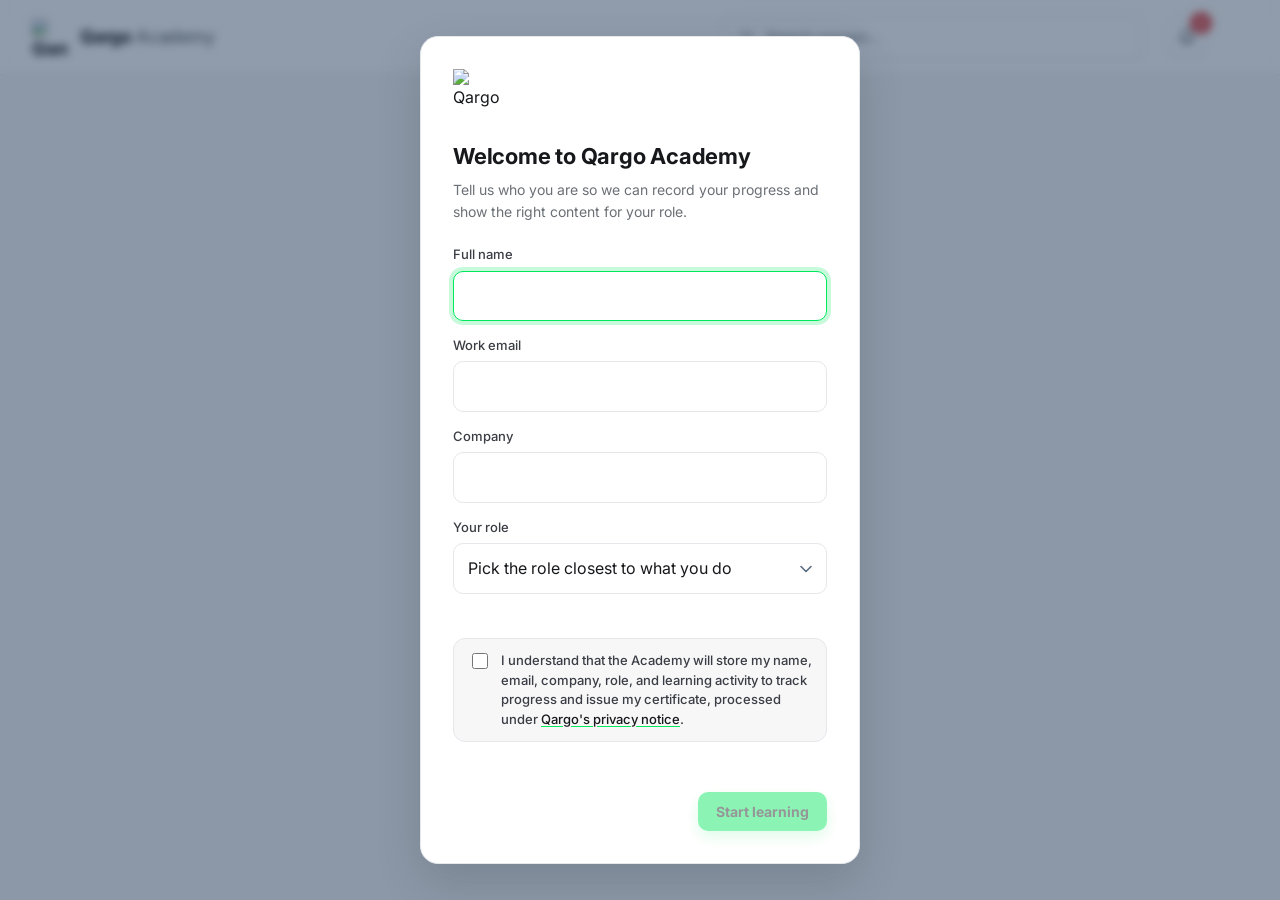
==== pwa/index.html @ a1246c11 "deploy: 06e311eb96ffa9d44c7037e569cc47bbfed090eb" ====
<!doctype html>
<html lang="en">
<head>
  <meta charset="utf-8" />
  <meta name="viewport" content="width=device-width,initial-scale=1" />
  <title>Qargo Academy</title>
  <link rel="preconnect" href="https://fonts.googleapis.com">
  <link rel="preconnect" href="https://fonts.gstatic.com" crossorigin>
  <link href="https://fonts.googleapis.com/css2?family=Inter:wght@400;500;600;700;800&display=swap" rel="stylesheet">
  <link rel="stylesheet" href="styles.css">
  <link rel="manifest" href="manifest.json">
  <meta name="theme-color" content="#00E85B">
  <meta name="apple-mobile-web-app-capable" content="yes">
  <meta name="apple-mobile-web-app-status-bar-style" content="default">
  <meta name="apple-mobile-web-app-title" content="Qargo Academy">
  <link rel="apple-touch-icon" href="https://app.qargo.com/assets/Qargo_Icon.png">
</head>
<body>
  <header>
    <a href="#/" class="brand">
      <span class="mark" aria-hidden="true">
        <img src="https://app.qargo.com/assets/Qargo_Icon.png" alt="Qargo" />
      </span>
      <span>Qargo <span class="sub">Academy</span></span>
    </a>
    <div class="crumbs" id="crumbs"></div>
    <div class="spacer"></div>
    <label class="search" id="search-wrap">
      <svg class="search-icon" viewBox="0 0 24 24" fill="none" stroke="currentColor" stroke-width="2" stroke-linecap="round" stroke-linejoin="round" aria-hidden="true"><circle cx="11" cy="11" r="7"></circle><path d="m21 21-4.3-4.3"></path></svg>
      <input id="course-search" type="search" placeholder="Search courses..." autocomplete="off" />
    </label>
    <button class="notif" id="notif-btn" type="button" title="Notifications" aria-label="Notifications" aria-haspopup="true" aria-expanded="false">
      <svg viewBox="0 0 24 24" fill="none" stroke="currentColor" stroke-width="2" stroke-linecap="round" stroke-linejoin="round" aria-hidden="true"><path d="M6 8a6 6 0 1 1 12 0c0 7 3 9 3 9H3s3-2 3-9"></path><path d="M10.3 21a1.94 1.94 0 0 0 3.4 0"></path></svg>
      <span class="notif-badge" id="notif-badge" hidden></span>
    </button>
    <div class="me" id="me"></div>
  </header>
  <main id="app"></main>

  <script src="app.js" defer></script>
  <script>if ('serviceWorker' in navigator) navigator.serviceWorker.register('sw.js');</script>
</body>
</html>
---- pwa/styles.css ----
:root {
  /* Qargo palette — dark grey chrome + bright Qargo green as the sole accent. */
  --brand-950: #0A0B0D;
  --brand-900: #17181B;   /* primary dark surface (sidebar, headings, brand mark) */
  --brand-800: #23252A;
  --brand-700: #3A3D44;   /* tertiary dark grey — small text, subtle labels */
  --brand-600: #00E85B;   /* QARGO GREEN — primary action, progress, accent */
  --brand-500: #00C44C;   /* darker green — button hover */
  --brand-100: #BDF8D0;   /* soft green chip bg */
  --brand-50:  #EBFDF1;   /* barely-there green tint */

  --ink-900: #17181B;
  --ink-700: #3A3D44;
  --ink-500: #6B7076;
  --ink-300: #A3A7AD;
  --ink-100: #DDE0E4;

  --surface:   #FFFFFF;
  --surface-2: #F7F7F8;
  --border:    #E5E7EB;

  --good:   #10B981;
  --bad:    #E04D4D;
  --yellow: #FFC43D;

  --radius: 14px;
  --radius-lg: 20px;

  /* Alias kept for back-compat — same as --brand-600. */
  --accent-lime: #00E85B;
  --accent-lime-soft: rgba(0, 232, 91, 0.20);

  --header-h: 68px;
  --shadow-sm: 0 1px 2px rgba(10,11,13,.04), 0 1px 1px rgba(10,11,13,.03);
  --shadow-md: 0 6px 18px rgba(10,11,13,.08);
  --shadow-lg: 0 18px 48px rgba(10,11,13,.14);
}
* { box-sizing: border-box; }
html, body { margin: 0; padding: 0; background: var(--surface-2); color: var(--ink-900); }
body {
  font-family: "Inter", -apple-system, BlinkMacSystemFont, "Segoe UI", system-ui, sans-serif;
  line-height: 1.55;
  min-height: 100vh;
  -webkit-font-smoothing: antialiased;
}
/* Links stay readable dark grey, with a Qargo-green underline on hover. */
a { color: var(--brand-900); text-decoration: none; }
a:hover {
  text-decoration: underline;
  text-decoration-color: var(--brand-600);
  text-decoration-thickness: 2px;
  text-underline-offset: 3px;
}

/* Header */
header {
  padding: 14px 32px;
  border-bottom: 1px solid var(--border);
  display: flex; align-items: center; gap: 24px;
  position: sticky; top: 0;
  background: rgba(255,255,255,.9);
  backdrop-filter: saturate(180%) blur(10px);
  z-index: 10;
}
header .brand {
  display: flex; align-items: center; gap: 12px;
  font-weight: 700; color: var(--brand-900);
  letter-spacing: -0.01em; font-size: 18px;
}
header .brand:hover { text-decoration: none; }
header .brand .mark {
  width: 36px; height: 36px; border-radius: 10px;
  background: transparent;
  display: grid; place-items: center;
}
header .brand .mark img {
  width: 36px; height: 36px;
  object-fit: contain;
  display: block;
}
header .brand .sub { color: var(--ink-500); font-weight: 500; }
header .spacer { flex: 1; }
header .crumbs { color: var(--ink-500); font-size: 14px; }
header .crumbs a { color: inherit; }

/* Center search bar */
header .search {
  flex: 0 1 420px;
  position: relative;
  display: flex; align-items: center;
}
header .search svg.search-icon {
  position: absolute; left: 16px; width: 16px; height: 16px;
  color: var(--ink-500);
  pointer-events: none;
}
header .search input {
  width: 100%;
  padding: 11px 16px 11px 42px;
  border: 1px solid var(--border);
  border-radius: 12px;
  background: var(--surface);
  font: inherit; font-size: 14px;
  color: var(--ink-900);
  outline: none;
  transition: border-color .15s, box-shadow .15s;
  box-shadow: var(--shadow-sm);
}
header .search input:focus {
  border-color: var(--brand-600);
  box-shadow: 0 0 0 4px rgba(0,232,91,.18);
}
header .search input::placeholder { color: var(--ink-500); }

/* Notification bell */
header .notif {
  position: relative;
  width: 40px; height: 40px;
  display: grid; place-items: center;
  border: 1px solid var(--border);
  border-radius: 12px;
  background: var(--surface);
  color: var(--ink-700);
  cursor: pointer;
  box-shadow: var(--shadow-sm);
}
header .notif svg { width: 18px; height: 18px; }
header .notif:hover { background: var(--surface-2); }
header .notif[aria-expanded="true"] {
  background: var(--surface-2);
  border-color: var(--brand-600);
}

/* Badge pulse: the green count badge breathes while there are unread
   items. The .has-unread class is added by renderNotificationsBadge.
   Pauses while the popover is open (aria-expanded="true") since the
   learner is already looking at the notifications. The scale lives on
   the badge, not the bell SVG, so the icon itself stays stable and the
   colour pill is what catches the eye. */
@keyframes notif-pulse {
  0%, 100% { transform: scale(1); }
  50%      { transform: scale(1.18); }
}
header .notif.has-unread .notif-badge {
  transform-origin: center;
  animation: notif-pulse 1.8s ease-in-out infinite;
}
header .notif.has-unread[aria-expanded="true"] .notif-badge {
  animation: none;
}
@media (prefers-reduced-motion: reduce) {
  header .notif.has-unread .notif-badge { animation: none; }
}
/* Real unread badge: shows the count, hidden when count is 0. Replaces
   the old decorative always-on dot so the indicator now means something. */
header .notif .notif-badge {
  position: absolute;
  top: -4px;
  right: -4px;
  min-width: 18px;
  height: 18px;
  padding: 0 5px;
  border-radius: 9px;
  background: #E04D4D;
  color: #fff;
  font-size: 11px;
  font-weight: 700;
  line-height: 18px;
  text-align: center;
  box-shadow: 0 0 0 2px var(--surface);
  pointer-events: none;
}
header .notif .notif-badge[hidden] { display: none; }

/* Radiating wave: a ring that grows out of the badge and fades, like a
   ping. Disabled while the popover is open and for reduced-motion. */
header .notif.has-unread .notif-badge::after {
  content: "";
  position: absolute;
  inset: 0;
  border-radius: inherit;
  box-shadow: 0 0 0 2px #E04D4D;
  animation: notif-wave 1.8s ease-out infinite;
  pointer-events: none;
}
header .notif.has-unread[aria-expanded="true"] .notif-badge::after { animation: none; }
@keyframes notif-wave {
  0%   { transform: scale(1);   opacity: 0.7; }
  100% { transform: scale(2.4); opacity: 0; }
}
@media (prefers-reduced-motion: reduce) {
  header .notif.has-unread .notif-badge::after { animation: none; }
}

/* Notifications popover. Anchored to the bell at render time via inline
   top/right values; styling here covers everything else. */
.notif-popover {
  position: fixed;
  width: 380px;
  max-width: calc(100vw - 32px);
  max-height: calc(100vh - 100px);
  display: flex;
  flex-direction: column;
  background: var(--surface);
  border: 1px solid var(--border);
  border-radius: 14px;
  box-shadow: var(--shadow-lg);
  z-index: 100;
  overflow: hidden;
  animation: notif-pop-in 0.15s ease-out;
}
@keyframes notif-pop-in {
  from { opacity: 0; transform: translateY(-4px); }
  to   { opacity: 1; transform: translateY(0); }
}
.notif-popover-header {
  display: flex;
  align-items: center;
  justify-content: space-between;
  padding: 14px 16px;
  border-bottom: 1px solid var(--border);
}
.notif-popover-header .title {
  font-weight: 700;
  font-size: 14px;
  color: var(--brand-900);
}
.notif-popover-header .link {
  background: none;
  border: none;
  color: var(--brand-900);
  font-size: 13px;
  font-weight: 500;
  cursor: pointer;
  padding: 0;
  text-decoration: underline;
  text-decoration-color: var(--brand-600);
  text-underline-offset: 3px;
}
.notif-popover-header .link[hidden] { display: none; }
.notif-popover-header .link:hover { color: var(--brand-600); }

.notif-list {
  overflow-y: auto;
  flex: 1;
}
.notif-empty {
  padding: 32px 16px;
  text-align: center;
  font-size: 13px;
  color: var(--ink-500);
}

/* One notification row. Three-column layout: category icon, body text,
   unread dot. Anchor and div variants share styling — anchor adds the
   click-to-navigate behaviour. */
.notif-item {
  display: grid;
  grid-template-columns: 36px 1fr 12px;
  gap: 12px;
  align-items: flex-start;
  padding: 14px 16px;
  border-bottom: 1px solid var(--border);
  text-decoration: none;
  color: inherit;
  cursor: pointer;
  transition: background 0.15s;
}
.notif-item:last-child { border-bottom: none; }
.notif-item:hover {
  background: var(--surface-2);
  text-decoration: none;
}
.notif-item.unread { background: rgba(0, 232, 91, 0.04); }
.notif-item.unread:hover { background: rgba(0, 232, 91, 0.07); }

/* Category icon. The colour accent is what makes the type recognisable
   at a glance without reading the label. */
.notif-icon {
  width: 36px;
  height: 36px;
  border-radius: 10px;
  display: grid;
  place-items: center;
  flex: none;
}
.notif-icon svg { width: 18px; height: 18px; }
.notif-item.cat-feature .notif-icon {
  background: var(--brand-50);
  color: var(--brand-600);
}
.notif-item.cat-academy .notif-icon {
  background: rgba(99, 102, 241, 0.10);
  color: rgb(79, 70, 229);
}
.notif-item.cat-general .notif-icon {
  background: var(--surface-2);
  color: var(--ink-500);
}

.notif-body { min-width: 0; }
.notif-meta {
  display: flex;
  align-items: center;
  gap: 6px;
  font-size: 11px;
  text-transform: uppercase;
  letter-spacing: 0.06em;
  color: var(--ink-500);
  margin-bottom: 4px;
}
.notif-meta .notif-cat { font-weight: 700; }
.notif-item.cat-feature .notif-cat { color: var(--brand-600); }
.notif-item.cat-academy .notif-cat { color: rgb(79, 70, 229); }
.notif-item.cat-general .notif-cat { color: var(--ink-500); }
.notif-meta .notif-dot { opacity: 0.6; }
.notif-meta .notif-time { text-transform: none; letter-spacing: 0; }

.notif-title {
  font-size: 14px;
  font-weight: 600;
  color: var(--brand-900);
  line-height: 1.35;
  margin-bottom: 4px;
}
.notif-message {
  font-size: 13px;
  color: var(--ink-700);
  line-height: 1.5;
}

/* Small dot in the right column for unread state. Lined up with the
   middle of the icon so it reads as a paired indicator. */
.notif-unread-dot {
  width: 8px;
  height: 8px;
  border-radius: 50%;
  background: var(--brand-600);
  margin-top: 14px;
}

@media (max-width: 640px) {
  .notif-popover {
    width: calc(100vw - 16px);
    right: 8px !important;
  }
}

main { max-width: 1200px; margin: 0 auto; padding: 40px 32px 80px; }
main.course-view { max-width: none; margin: 0; padding: 0; }
main.home-view { max-width: none; margin: 0; padding: 0 0 80px; }
main.home-view .home-content {
  max-width: 1200px; margin: 0 auto; padding: 48px 32px 0;
}
@media (max-width: 640px) {
  main.home-view .home-content { padding: 32px 20px 0; }
}
body.in-course header .search,
body.in-course header .notif { display: none; }

/* ------------------------------------------------------------------ */
/* Course view — Immersive newspaper feel                             */
/* Full-bleed main column, sidebar becomes a collapsible drawer       */
/* toggled from a floating pin at the bottom-left.                    */
/* ------------------------------------------------------------------ */
.course-layout {
  display: block;
  position: relative;
  min-height: calc(100vh - var(--header-h));
}
.course-sidebar {
  background: var(--brand-900);
  color: #fff;
  padding: 64px 28px 40px;
  position: fixed;
  top: var(--header-h);
  left: 0;
  width: 340px;
  height: calc(100vh - var(--header-h));
  overflow-y: auto;
  border-right: 1px solid #0A1E3A;
  transform: translateX(-100%);
  transition: transform .3s cubic-bezier(.4,0,.2,1);
  z-index: 45;
  box-shadow: 0 0 32px rgba(5,13,26,.2);
}
.course-sidebar[aria-hidden="false"] { transform: translateX(0); }
.course-sidebar-backdrop {
  position: fixed;
  inset: var(--header-h) 0 0 0;
  background: rgba(5,13,26,.45);
  opacity: 0;
  pointer-events: none;
  transition: opacity .3s;
  z-index: 40;
}
.course-sidebar-backdrop.visible { opacity: 1; pointer-events: auto; }
.course-sidebar-close {
  position: absolute;
  top: 16px; right: 16px;
  width: 34px; height: 34px;
  background: transparent; border: 0;
  color: rgba(255,255,255,.6);
  border-radius: 8px;
  cursor: pointer;
  display: flex; align-items: center; justify-content: center;
  transition: background .15s, color .15s;
}
.course-sidebar-close:hover { background: rgba(255,255,255,.1); color: #fff; }
.course-sidebar .back-link {
  color: rgba(255,255,255,.72);
  font-size: 13px;
  display: inline-flex; align-items: center; gap: 6px;
  margin-bottom: 24px;
}
.course-sidebar .back-link:hover { color: #fff; }
.course-sidebar .eyebrow {
  font-size: 11px; letter-spacing: .18em; text-transform: uppercase;
  color: rgba(255,255,255,.55); font-weight: 700;
  margin-bottom: 10px;
}
.course-sidebar .course-title {
  font-size: 22px; line-height: 1.2; font-weight: 700;
  color: #fff; margin: 0 0 18px; letter-spacing: -0.01em;
}
.course-sidebar .pct-row {
  display: flex; align-items: center; gap: 10px;
  font-size: 11px; letter-spacing: .14em; text-transform: uppercase;
  color: rgba(255,255,255,.7); font-weight: 700;
  margin: 0 0 10px;
}
.course-sidebar .pct-track {
  height: 4px; border-radius: 999px;
  background: rgba(255,255,255,.14);
  overflow: hidden;
  margin-bottom: 22px;
}
.course-sidebar .pct-fill {
  height: 100%; width: 0%;
  background: var(--accent-lime);
  transition: width .3s ease;
}

/* Numbered section list with vertical track */
.sections {
  list-style: none; padding: 0; margin: 0;
  position: relative;
}
.sections::before {
  content: "";
  position: absolute;
  left: 11px; top: 8px; bottom: 8px;
  width: 2px; background: rgba(255,255,255,.14);
}
.sections li {
  position: relative;
  padding: 10px 12px 10px 38px;
  border-radius: 10px;
  cursor: pointer;
  color: rgba(255,255,255,.78);
  font-size: 14px; line-height: 1.4;
  transition: background .15s, color .15s;
}
.sections li:hover { background: rgba(255,255,255,.06); color: #fff; }
.sections li .dot {
  position: absolute;
  left: 4px; top: 13px;
  width: 16px; height: 16px; border-radius: 50%;
  background: var(--brand-900);
  border: 2px solid rgba(255,255,255,.35);
  box-sizing: border-box;
  transition: border-color .2s, background .2s, box-shadow .2s;
}
.sections li.done .dot {
  background: var(--accent-lime);
  border-color: var(--accent-lime);
}
.sections li.current {
  background: rgba(255,255,255,.08);
  color: #fff;
}
.sections li.current .dot {
  border-color: var(--accent-lime);
  box-shadow: 0 0 0 4px var(--accent-lime-soft);
}
.sections li .status {
  display: block;
  font-size: 10px; letter-spacing: .14em; text-transform: uppercase;
  color: rgba(255,255,255,.45); margin-top: 2px; font-weight: 600;
}
.sections li.done .status    { color: var(--accent-lime); }
.sections li.current .status { color: rgba(255,255,255,.85); }

/* Main reading column — full-bleed, newspaper feel.
   Prose stays comfortable at ~780px; embed-heavy sections break out wider. */
.course-main {
  padding: 0;
  max-width: none;
  width: 100%;
  margin: 0;
}
.course-main .section-wrap {
  max-width: 780px;
  margin-left: auto;
  margin-right: auto;
  padding-left: 40px;
  padding-right: 40px;
}
.course-main .section-wrap.has-embed {
  max-width: 1080px;
}
@supports selector(:has(*)) {
  .course-main .section-wrap:has(.block.embed) { max-width: 1080px; }
}
/* Full-viewport immersive hero with backdrop image. */
.course-main .course-hero {
  position: relative;
  max-width: none;
  width: 100%;
  margin: 0;
  padding: 64px 40px 96px;
  min-height: calc(100vh - var(--header-h));
  display: flex;
  flex-direction: column;
  align-items: center;
  justify-content: center;
  text-align: center;
  color: #fff;
  overflow: hidden;
  border-bottom: 0;
  background:
    linear-gradient(180deg, rgba(5,13,26,.28) 0%, rgba(5,13,26,.78) 100%),
    url("https://transportmedia.be/wp-content/uploads/2024/06/Qargo-Team-1.jpg") center/cover no-repeat;
}
.course-main .course-hero .hero-inner {
  max-width: 820px;
  display: flex;
  flex-direction: column;
  align-items: center;
  gap: 18px;
}
.course-main .course-hero .meta {
  font-size: 12px; letter-spacing: .2em; text-transform: uppercase;
  color: var(--brand-600); font-weight: 700;
  margin-bottom: 0;
  display: inline-block;
}
.course-main .course-hero .meta::before { display: none; }
.course-main .course-hero h1 {
  font-size: 72px; line-height: 1.02; margin: 0;
  letter-spacing: -0.028em; font-weight: 800;
  color: #fff;
  text-shadow: 0 2px 24px rgba(0,0,0,.22);
}
.course-main .course-hero p {
  color: rgba(255,255,255,.92);
  font-size: 20px; line-height: 1.5;
  max-width: 620px; margin: 0;
  text-shadow: 0 1px 10px rgba(0,0,0,.2);
}
.course-main .course-hero .hero-start {
  position: absolute;
  bottom: 56px; left: 50%;
  transform: translateX(-50%);
  display: inline-flex; align-items: center; gap: 12px;
  background: var(--brand-600);
  color: var(--brand-900);
  padding: 16px 32px;
  border: 0; border-radius: 999px;
  font: inherit; font-weight: 700;
  font-size: 13px; letter-spacing: .16em;
  text-transform: uppercase;
  cursor: pointer;
  box-shadow: 0 14px 36px rgba(0,232,91,.38), 0 4px 16px rgba(5,13,26,.3);
  transition: transform .15s, box-shadow .15s, background .15s;
}
.course-main .course-hero .hero-start:hover {
  background: var(--brand-500);
  transform: translateX(-50%) translateY(-2px);
  box-shadow: 0 20px 44px rgba(0,232,91,.45), 0 6px 20px rgba(5,13,26,.35);
}
.course-main .course-hero .hero-start:active {
  transform: translateX(-50%) translateY(0);
}
.course-main .course-hero .hero-start svg {
  animation: hero-bob 1.8s ease-in-out infinite;
}
@keyframes hero-bob {
  0%, 100% { transform: translateY(0); }
  50%      { transform: translateY(3px); }
}

.section-wrap {
  scroll-margin-top: calc(var(--header-h) + 16px);
}
.course-main .section-wrap {
  padding-top: 96px;
  padding-bottom: 96px;
}
.course-main .section-wrap .section-label {
  font-size: 12px; letter-spacing: .18em; text-transform: uppercase;
  color: var(--brand-600); font-weight: 700;
  margin-bottom: 14px;
  display: inline-block;
}
.course-main .section-wrap .section-label::before { display: none; }
.course-main .section-wrap h2.section-title {
  margin: 0 0 48px;
  font-size: 52px; line-height: 1.05;
  color: var(--brand-900); font-weight: 800;
  letter-spacing: -0.025em;
}

/* Frameless article-style block inside course view.
   Specific interactive block types (summary, embed, quiz, accordion,
   flashcards, match) bring their own visual containment, so removing the
   outer card chrome doesn't make them look unstyled. */
.course-main .block > .kind { display: none; }
.course-main .block {
  background: transparent;
  border: 0;
  border-radius: 0;
  padding: 0;
  margin: 56px 0;
  box-shadow: none;
}
.course-main .block h3 {
  font-size: 32px;
  line-height: 1.15;
  margin: 0 0 20px;
  font-weight: 700;
  letter-spacing: -0.01em;
}
.course-main .block .prose {
  font-size: 18px;
  line-height: 1.75;
  color: var(--ink-700);
}
.course-main .block .prose .lead-p {
  font-size: 22px;
  line-height: 1.5;
  font-weight: 500;
  margin: 0 0 20px;
  color: var(--brand-900);
}
.course-main .block .prose p { margin: 18px 0; }

/* Re-add chrome for summary block (needs the gradient card) */
.course-main .block.summary-block {
  padding: 36px 40px;
  border: 1px solid var(--brand-600);
  border-radius: 18px;
  margin: 80px 0 64px;
  background: linear-gradient(180deg, var(--brand-50), var(--surface));
}
/* Accordion block: keep generous spacing but no outer shell */
.course-main .block.accordion-block { margin: 56px 0; }
/* Embed / quiz / match / flash: live happily without the outer card */

/* Full-width lesson-transition banner that bleeds past the prose column
   and acts as a scroll gate — next lesson is hidden until the button is
   clicked, so the natural end of one lesson's content IS this banner. */
.lesson-transition {
  width: 100%;
  padding: 72px 24px;
  background: #E4E9EF;
  border-top: 1px solid #CED5DD;
  border-bottom: 1px solid #CED5DD;
  opacity: 0;
  transform: translateY(32px);
  transition:
    opacity .7s cubic-bezier(.22,1,.36,1),
    transform .7s cubic-bezier(.22,1,.36,1);
}
.lesson-transition.in-view {
  opacity: 1;
  transform: translateY(0);
}
.lesson-transition button {
  display: block;
  max-width: 780px;
  margin: 0 auto;
  width: 100%;
  text-align: center;
  color: var(--ink-900);
  background: transparent;
  border: 0;
  padding: 0;
  font: inherit;
  font-size: 15px; font-weight: 800;
  letter-spacing: .16em; text-transform: uppercase;
  cursor: pointer;
  transition: transform .15s;
}
.lesson-transition button:hover { transform: translateY(-2px); }
.lesson-transition .arrow {
  display: inline-flex; vertical-align: middle;
  margin-right: 16px; color: var(--brand-600);
}
.lesson-transition .next-title {
  vertical-align: middle;
  color: var(--brand-600);
}
.lesson-transition.is-last {
  background: var(--brand-900);
  border: 0;
  padding: 80px 24px;
}
.lesson-transition.is-last .next-title {
  color: var(--brand-600);
}
.lesson-transition.is-last .arrow { color: var(--brand-600); }

/* Progressive reveal — lessons beyond the current one stay hidden so the
   learner has to click the lesson-transition button to advance. */
.section-wrap.is-locked,
.lesson-transition.is-locked {
  display: none;
}
/* Animate a freshly revealed section fading + sliding in. */
@keyframes lesson-reveal {
  from { opacity: 0; transform: translateY(48px); }
  to   { opacity: 1; transform: translateY(0); }
}
.section-wrap.just-revealed {
  animation: lesson-reveal .8s cubic-bezier(.22,1,.36,1) forwards;
}

/* Floating current-lesson pin — replaces the always-visible sidebar.
   Click to open the collapsible table of contents. */
.course-pin {
  position: fixed;
  left: 24px; bottom: 24px;
  display: flex; align-items: center; gap: 14px;
  background: var(--brand-900);
  color: #fff;
  padding: 14px 18px;
  border-radius: 14px;
  border: 0;
  text-align: left; cursor: pointer;
  max-width: min(360px, 68vw);
  z-index: 46;
  font: inherit;
  box-shadow: 0 18px 40px rgba(5,13,26,.3);
  transition: transform .15s, box-shadow .15s;
}
.course-pin {
  transition: transform .25s, opacity .25s, box-shadow .15s;
}
.course-pin:hover {
  transform: translateY(-2px);
  box-shadow: 0 24px 48px rgba(5,13,26,.36);
}
.course-pin.pin-hidden {
  opacity: 0;
  pointer-events: none;
  transform: translateY(20px);
}
.course-pin .pin-text { flex: 1; min-width: 0; }
.course-pin .pin-eyebrow {
  font-size: 10px; letter-spacing: .18em; text-transform: uppercase;
  color: var(--brand-600); font-weight: 700;
  margin-bottom: 3px;
}
.course-pin .pin-title {
  font-size: 14px; font-weight: 700; line-height: 1.3;
  color: #fff;
  display: -webkit-box;
  -webkit-line-clamp: 2;
  -webkit-box-orient: vertical;
  overflow: hidden;
}
.course-pin .pin-chev {
  flex: none;
  color: rgba(255,255,255,.55);
  transition: color .15s;
}
.course-pin:hover .pin-chev { color: #fff; }
.course-pin[aria-expanded="true"] { opacity: 0; pointer-events: none; }

/* Legacy .lesson-end (no longer rendered) — kept hidden as a safety net */
.lesson-end { display: none; }

/* Prev/Next navigation at the end of the course */
.course-nav {
  display: flex; justify-content: space-between; gap: 12px;
  margin-top: 36px; padding-top: 24px;
  border-top: 1px solid var(--border);
}
.course-nav a, .course-nav button {
  background: var(--surface);
  border: 1px solid var(--border);
  color: var(--ink-900);
  padding: 12px 18px; border-radius: 12px;
  font: inherit; font-weight: 600; cursor: pointer;
  text-decoration: none;
}
.course-nav a:hover, .course-nav button:hover {
  border-color: var(--brand-600); color: var(--brand-700);
}

@media (max-width: 900px) {
  .course-sidebar { width: 86vw; max-width: 340px; padding: 56px 20px 32px; }
  .sections li { padding: 8px 10px 8px 34px; }
  .course-main .section-wrap { padding-left: 22px; padding-right: 22px; }
  .course-main .course-hero { padding: 48px 22px 104px; }
  .course-main .course-hero h1 { font-size: 40px; }
  .course-main .course-hero p { font-size: 17px; }
  .course-main .course-hero .hero-start { bottom: 28px; padding: 13px 22px; font-size: 12px; }
  .course-main .section-wrap { padding-top: 64px; padding-bottom: 64px; }
  .course-main .section-wrap h2.section-title { font-size: 32px; margin-bottom: 32px; }
  .course-main .block h3 { font-size: 24px; }
  .course-main .block .prose { font-size: 16px; line-height: 1.7; }
  .course-main .block .prose .lead-p { font-size: 19px; }
  .course-main .block.summary-block { padding: 24px; }
  .lesson-transition { padding: 32px 20px; }
  .course-pin { left: 16px; bottom: 16px; max-width: calc(100vw - 32px); }
}

h1 {
  font-size: 34px; line-height: 1.15; margin: 0 0 8px;
  font-weight: 700; letter-spacing: -0.02em; color: var(--brand-900);
}
h2 { font-size: 22px; margin: 36px 0 14px; font-weight: 700; color: var(--brand-900); letter-spacing: -0.01em; }
p.lead { color: var(--ink-500); margin: 0 0 28px; font-size: 16px; max-width: 640px; }

/* Hero */
.hero {
  margin: 0 0 28px;
  padding: 56px 56px 52px;
  border-radius: 24px;
  background:
    radial-gradient(900px 280px at 90% -30%, rgba(0,232,91,.14), transparent 60%),
    linear-gradient(180deg, #ffffff 0%, #f4f5f6 100%);
  border: 1px solid var(--border);
  box-shadow: var(--shadow-sm);
}
.hero .eyebrow {
  display: inline-flex; align-items: center;
  font-size: 12px; text-transform: uppercase;
  letter-spacing: .14em; color: var(--brand-600); font-weight: 700;
  padding: 8px 16px; border-radius: 999px;
  background: var(--brand-900);
  margin-bottom: 22px;
}
.hero h1 {
  margin: 0 0 14px;
  font-size: 52px; line-height: 1.05;
  letter-spacing: -0.025em;
  font-weight: 800;
}
.hero p {
  color: var(--ink-700); font-size: 17px; max-width: 560px;
  margin: 0 0 28px;
}
.hero .cta-row { display: flex; gap: 12px; flex-wrap: wrap; }
.hero .btn {
  display: inline-flex; align-items: center; gap: 8px;
  font: inherit; font-size: 15px; font-weight: 700;
  padding: 14px 22px; border-radius: 14px;
  cursor: pointer; border: 1px solid transparent;
  text-decoration: none;
  transition: transform .05s, box-shadow .15s, background .15s, border-color .15s;
}
.hero .btn-primary {
  background: var(--brand-600);
  color: var(--brand-900);
  box-shadow: 0 8px 20px rgba(0,232,91,.32);
}
.hero .btn-primary:hover { background: var(--brand-500); text-decoration: none; }
.hero .btn-primary:active { transform: translateY(1px); }
.hero .btn-ghost {
  background: var(--surface);
  color: var(--brand-900);
  border-color: var(--border);
  box-shadow: var(--shadow-sm);
}
.hero .btn-ghost:hover { border-color: var(--brand-600); text-decoration: none; }

/* Home hero (full-bleed, photo backdrop) — used only on the catalog page */
.home-hero {
  position: relative;
  width: 100%;
  min-height: min(560px, 62vh);
  padding: 80px 32px 96px;
  display: flex; align-items: center;
  color: #fff;
  overflow: hidden;
  background:
    linear-gradient(180deg, rgba(5,13,26,.38) 0%, rgba(5,13,26,.78) 100%),
    url("https://www.qargo.com/u/2025/07/Qargo-tms-1-1.avif") center/cover no-repeat;
}
.home-hero-inner {
  max-width: 1200px; margin: 0 auto; width: 100%;
}
.home-hero .eyebrow {
  display: inline-flex; align-items: center;
  font-size: 12px; text-transform: uppercase;
  letter-spacing: .14em; color: var(--brand-600); font-weight: 700;
  padding: 8px 16px; border-radius: 999px;
  background: rgba(5,13,26,.72);
  backdrop-filter: blur(6px);
  margin-bottom: 22px;
}
.home-hero h1 {
  margin: 0 0 14px;
  font-size: 60px; line-height: 1.02;
  letter-spacing: -0.025em;
  font-weight: 800;
  color: #fff;
  text-shadow: 0 2px 24px rgba(0,0,0,.22);
  max-width: 780px;
}
.home-hero p {
  color: rgba(255,255,255,.92);
  font-size: 18px; line-height: 1.55;
  max-width: 620px;
  margin: 0 0 32px;
}
.home-hero .cta-row { display: flex; gap: 12px; flex-wrap: wrap; }
.home-hero .btn {
  display: inline-flex; align-items: center; gap: 8px;
  font: inherit; font-size: 15px; font-weight: 700;
  padding: 14px 24px; border-radius: 14px;
  cursor: pointer; border: 1px solid transparent;
  text-decoration: none;
  transition: transform .05s, box-shadow .15s, background .15s, border-color .15s, color .15s;
}
.home-hero .btn-primary {
  background: var(--brand-600);
  color: var(--brand-900);
  box-shadow: 0 10px 26px rgba(0,232,91,.38);
}
.home-hero .btn-primary:hover { background: var(--brand-500); text-decoration: none; }
.home-hero .btn-primary:active { transform: translateY(1px); }
.home-hero .btn-ghost {
  background: transparent;
  color: #fff;
  border-color: rgba(255,255,255,.6);
  box-shadow: none;
}
.home-hero .btn-ghost:hover {
  background: rgba(255,255,255,.12);
  border-color: #fff;
  text-decoration: none;
}
@media (max-width: 960px) {
  .home-hero { min-height: 440px; padding: 64px 28px 72px; }
  .home-hero h1 { font-size: 44px; }
  .home-hero p { font-size: 16px; }
}
@media (max-width: 640px) {
  .home-hero { min-height: 360px; padding: 48px 20px 56px; }
  .home-hero h1 { font-size: 34px; }
}

/* Stats cards */
.stats {
  display: grid; grid-template-columns: repeat(3, 1fr); gap: 18px;
  margin-bottom: 40px;
}
.stat-card {
  display: flex; align-items: center; gap: 16px;
  background: var(--surface);
  border: 1px solid var(--border);
  border-radius: 16px;
  padding: 20px 22px;
  box-shadow: var(--shadow-sm);
}
.stat-card .icon {
  width: 52px; height: 52px; border-radius: 12px;
  background: var(--brand-50);
  color: var(--brand-600);
  display: grid; place-items: center;
  flex-shrink: 0;
}
.stat-card .icon svg { width: 24px; height: 24px; }
.stat-card .num {
  font-size: 30px; font-weight: 800; color: var(--brand-900);
  line-height: 1; letter-spacing: -0.02em;
}
.stat-card .label {
  margin-top: 4px; font-size: 14px; color: var(--ink-500);
  font-weight: 500;
}
@media (max-width: 860px) {
  .stats { grid-template-columns: 1fr; }
}

/* Section header (title + subtitle + view all) */
.section-header {
  display: flex; align-items: flex-end; justify-content: space-between;
  gap: 16px; margin: 8px 0 18px;
}
.section-header .title { font-size: 26px; font-weight: 800; color: var(--brand-900); margin: 0 0 4px; letter-spacing: -0.02em; }
.section-header .sub { font-size: 14px; color: var(--ink-500); margin: 0; }
.section-header .sub .role-accent { color: var(--brand-600); font-weight: 700; }
.section-header .view-all {
  display: inline-flex; align-items: center; gap: 4px;
  padding: 8px 14px; border-radius: 10px;
  border: 1px solid var(--border);
  background: var(--surface);
  font: inherit; font-size: 13px; font-weight: 600;
  color: var(--brand-900);
  text-decoration: none;
  box-shadow: var(--shadow-sm);
}
.section-header .view-all:hover { border-color: var(--brand-600); text-decoration: none; }

/* Continue Learning */
.continue-card {
  display: flex; align-items: center; gap: 20px;
  background: var(--surface);
  border: 1px solid var(--border);
  border-radius: 16px;
  padding: 20px 24px;
  box-shadow: var(--shadow-sm);
  margin-bottom: 20px;
}
.continue-card .icon {
  width: 52px; height: 52px; border-radius: 12px;
  background: var(--brand-50); color: var(--brand-600);
  display: grid; place-items: center; flex-shrink: 0;
}
.continue-card .icon svg { width: 24px; height: 24px; }
.continue-card .body { flex: 1; min-width: 0; }
.continue-card .t { font-size: 17px; font-weight: 700; color: var(--brand-900); margin: 0 0 2px; }
.continue-card .d { font-size: 13px; color: var(--ink-500); margin: 0 0 10px; }
.continue-card .bar-row { display: flex; align-items: center; gap: 12px; }
.continue-card .bar {
  flex: 1; height: 8px; background: var(--ink-100);
  border-radius: 999px; overflow: hidden; max-width: 420px;
}
.continue-card .bar > span {
  display: block; height: 100%; background: var(--brand-600);
}
.continue-card .pct { font-size: 13px; font-weight: 700; color: var(--brand-900); }
.continue-card .resume {
  display: inline-flex; align-items: center; gap: 6px;
  background: var(--brand-900); color: var(--brand-600);
  border: 0; border-radius: 12px;
  padding: 12px 20px; font: inherit; font-weight: 700; font-size: 14px;
  cursor: pointer; text-decoration: none;
}
.continue-card .resume:hover { background: var(--brand-800); text-decoration: none; }

/* Home layout: main column (path, cert, grids) + sidebar (stats, badges,
   leaderboard). On desktop the layout is locked to the viewport height
   and each column scrolls independently — the hero and any banner above
   scroll out via the page first, then the two-pane area takes over. */
.home-layout {
  display: grid;
  grid-template-columns: minmax(0, 1fr) 340px;
  gap: 32px;
  align-items: stretch;
  height: calc(100vh - var(--header-h) - 24px);
}
.home-main,
.home-side {
  min-width: 0;
  height: 100%;
  overflow-y: auto;
  overscroll-behavior: contain;
  padding-right: 6px; /* breathing room for scrollbar */
}
.home-side {
  display: flex; flex-direction: column; gap: 18px;
}
/* Subtle scrollbar styling so the panes feel like quiet reading surfaces */
.home-main::-webkit-scrollbar,
.home-side::-webkit-scrollbar { width: 8px; }
.home-main::-webkit-scrollbar-thumb,
.home-side::-webkit-scrollbar-thumb {
  background: var(--ink-100);
  border-radius: 999px;
}
.home-main::-webkit-scrollbar-thumb:hover,
.home-side::-webkit-scrollbar-thumb:hover {
  background: var(--ink-300);
}
@media (max-width: 1080px) {
  .home-layout {
    grid-template-columns: 1fr;
    height: auto;
  }
  .home-main, .home-side {
    height: auto;
    overflow: visible;
    padding-right: 0;
  }
}

.side-block {
  background: var(--surface);
  border: 1px solid var(--border);
  border-radius: 14px;
  box-shadow: var(--shadow-sm);
  overflow: hidden;
  /* Inside the flex-column .home-side, prevent shrinking — let the column
     scroll instead of compressing card contents. */
  flex-shrink: 0;
}
.side-block-head {
  display: flex; align-items: center; justify-content: space-between;
  gap: 12px;
  width: 100%;
  padding: 12px 16px;
  background: transparent;
  border: 0; cursor: pointer;
  font: inherit; text-align: left;
  color: var(--brand-900);
}
.side-block-head:hover { background: var(--ink-50); }
.side-title {
  margin: 0; font-size: 13px; font-weight: 700; color: var(--brand-900);
  letter-spacing: -0.005em;
}
.side-block-chev {
  width: 18px; height: 18px; color: var(--ink-500);
  transition: transform .2s ease;
  flex-shrink: 0;
}
.side-block[data-collapsed="true"] .side-block-chev { transform: rotate(-90deg); }
.side-block-body {
  padding: 4px 16px 16px;
  transition: padding .2s ease, opacity .2s ease;
}
.side-block[data-collapsed="true"] .side-block-body {
  max-height: 0;
  padding-top: 0; padding-bottom: 0;
  opacity: 0;
  overflow: hidden;
}
.side-sub { margin: 0 0 10px; font-size: 12px; color: var(--ink-500); }

/* Compact learner-progress: inline row of three mini-stats */
.side-stats {
  list-style: none; padding: 0; margin: 0;
  display: grid; grid-template-columns: repeat(3, 1fr);
  gap: 10px;
}
.side-stats li {
  display: flex; flex-direction: column;
  gap: 4px;
  padding: 10px 8px;
  border-radius: 10px;
  background: var(--ink-50);
  text-align: center;
}
.side-stats .num {
  font-size: 20px; font-weight: 800; color: var(--brand-900);
  line-height: 1; letter-spacing: -0.02em;
}
.side-stats .label {
  font-size: 11px; color: var(--ink-500);
  line-height: 1.25;
}

.leaderboard { list-style: none; padding: 0; margin: 4px 0 0; display: flex; flex-direction: column; gap: 0; }
.leaderboard li {
  display: flex; align-items: center; gap: 10px;
  padding: 6px 8px; border-radius: 8px;
  font-size: 12.5px;
}
.leaderboard li .rank {
  width: 22px; text-align: center; font-weight: 800; color: var(--ink-500); font-size: 12px;
}
.leaderboard li:nth-child(1) .rank { color: var(--brand-600); }
.leaderboard li .who { display: flex; flex-direction: column; flex: 1; min-width: 0; }
.leaderboard li .nm {
  font-weight: 600; color: var(--brand-900);
  white-space: nowrap; overflow: hidden; text-overflow: ellipsis;
}
.leaderboard li .co {
  font-size: 11.5px; color: var(--ink-500);
  white-space: nowrap; overflow: hidden; text-overflow: ellipsis;
}
.leaderboard li .pts { font-weight: 700; color: var(--brand-900); font-size: 12.5px; }
.leaderboard li.is-you { background: var(--brand-50); }
.leaderboard li.is-you .nm { color: var(--brand-900); }
.you-chip {
  display: inline-block; margin-left: 6px;
  background: var(--brand-600); color: var(--brand-900);
  font-size: 10px; font-weight: 800; letter-spacing: .06em;
  padding: 2px 6px; border-radius: 999px; text-transform: uppercase;
}

/* Learning path card */
.path-card {
  background: var(--surface);
  border: 1px solid var(--border);
  border-radius: 20px;
  padding: 28px 28px 24px;
  box-shadow: var(--shadow-sm);
  margin-bottom: 24px;
}
.path-card-head { margin-bottom: 18px; }
.path-meta {
  display: flex; align-items: center; gap: 8px; flex-wrap: wrap;
  font-size: 13px; color: var(--ink-500); margin-bottom: 8px;
}
.path-code {
  font-size: 11px; letter-spacing: .1em; text-transform: uppercase;
  font-weight: 800; color: var(--brand-600);
}
.path-card h3 {
  margin: 0 0 6px; font-size: 24px; font-weight: 800; color: var(--brand-900);
  letter-spacing: -0.02em;
}
.path-card > .path-card-head p { margin: 0; color: var(--ink-500); font-size: 14.5px; }

.path-module-list {
  list-style: none; padding: 0; margin: 0 0 18px;
  display: flex; flex-direction: column; gap: 6px;
}
.path-step {
  display: grid;
  grid-template-columns: 52px 1fr auto;
  align-items: center;
  gap: 14px;
  padding: 12px 14px;
  border: 1px solid var(--border);
  border-radius: 12px;
  background: var(--surface-2);
}
.path-step .step-code {
  font-size: 12px; font-weight: 800; color: var(--brand-900);
  background: var(--surface); border: 1px solid var(--border);
  border-radius: 8px; padding: 4px 0; text-align: center;
  letter-spacing: .04em;
}
.path-step .step-title { font-size: 14.5px; font-weight: 600; color: var(--brand-900); }
.path-step .step-status { font-size: 12px; color: var(--ink-500); font-weight: 600; }
.path-step--active {
  border-color: var(--brand-600);
  background: var(--brand-50);
}
.path-step--active .step-status { color: var(--brand-600); }
.path-step--done .step-code {
  background: var(--brand-600); color: var(--brand-900); border-color: var(--brand-600);
}
.path-step--done .step-status { color: var(--good); }
.path-step--locked { opacity: .65; }
.path-step--locked .step-status { color: var(--ink-300); }

.path-card-foot {
  display: flex; align-items: center; gap: 18px; flex-wrap: wrap;
  border-top: 1px solid var(--border); padding-top: 18px;
}
.path-progress { flex: 1; min-width: 200px; }
.path-progress .bar {
  height: 8px; background: var(--surface-2); border-radius: 999px; overflow: hidden;
  border: 1px solid var(--border);
}
.path-progress .bar > span {
  display: block; height: 100%; background: var(--brand-600);
  transition: width .3s ease;
}
.path-progress .pct { font-size: 12.5px; font-weight: 700; color: var(--ink-500); margin-top: 6px; }
.path-card-foot .btn-primary {
  display: inline-flex; align-items: center; gap: 6px;
  background: var(--brand-600); color: var(--brand-900);
  padding: 12px 22px; border-radius: 12px; border: 0;
  font: inherit; font-weight: 700; font-size: 14px;
  text-decoration: none;
  box-shadow: 0 6px 16px rgba(0,232,91,.22);
}
.path-card-foot .btn-primary:hover { background: var(--brand-500); text-decoration: none; }

/* Empty-state block used inside .path-card when there are no modules to
   show yet (currently the Internal track until content is uploaded to KV).
   Kept generic so other tracks can reuse it later. */
.path-empty {
  display: flex; align-items: flex-start; gap: 16px;
  padding: 22px 20px;
  background: var(--surface-2);
  border: 1px dashed var(--border);
  border-radius: 14px;
  color: var(--ink-700);
}
.path-empty-icon {
  flex: 0 0 48px;
  width: 48px; height: 48px;
  display: grid; place-items: center;
  background: var(--surface);
  border: 1px solid var(--border);
  border-radius: 12px;
  color: var(--ink-500);
}
.path-empty strong {
  display: block;
  font-size: 15px; font-weight: 700; color: var(--brand-900);
  margin-bottom: 4px;
}
.path-empty p {
  margin: 0;
  font-size: 14px; color: var(--ink-500); line-height: 1.55;
}

/* Locked cards (specialised / extra-curricular) */
.card-locked {
  cursor: not-allowed;
  background: var(--surface);
  border-style: dashed;
  opacity: .78;
}
.card-locked:hover {
  transform: none;
  box-shadow: var(--shadow-sm);
  border-color: var(--border);
}
.card-locked .locked-badge {
  display: inline-block; align-self: flex-start;
  font-size: 11px; font-weight: 700; letter-spacing: .08em; text-transform: uppercase;
  background: var(--surface-2); color: var(--ink-500);
  padding: 4px 10px; border-radius: 999px; margin-bottom: 14px;
}
.card-locked h3 { margin: 0 0 8px; }
.card-locked p { margin: 0; }

.locked-panel {
  margin-top: 24px;
  padding: 22px;
  background: var(--surface);
  border: 1px dashed var(--border);
  border-radius: 16px;
  box-shadow: var(--shadow-sm);
}
.locked-panel strong { display: block; font-size: 15px; color: var(--brand-900); margin-bottom: 4px; }
.locked-panel p { margin: 0 0 14px; color: var(--ink-500); font-size: 14px; }

/* Catalog */
.grid {
  display: grid;
  grid-template-columns: repeat(auto-fill, minmax(300px, 1fr));
  gap: 20px;
  margin-bottom: 44px;
}
.card {
  background: var(--surface);
  border: 1px solid var(--border);
  border-radius: 18px;
  padding: 26px 26px 22px;
  cursor: pointer;
  transition: transform .15s ease, box-shadow .15s ease, border-color .15s ease;
  display: flex; flex-direction: column;
  color: inherit;
  box-shadow: var(--shadow-sm);
}
.card:hover {
  transform: translateY(-2px);
  box-shadow: var(--shadow-md);
  border-color: var(--brand-600);
  text-decoration: none;
}
.card .icon-tile {
  width: 52px; height: 52px; border-radius: 12px;
  background: var(--brand-50);
  color: var(--brand-600);
  display: grid; place-items: center;
  margin-bottom: 20px;
  font-size: 24px;
}
.card .icon-tile svg { width: 26px; height: 26px; }
.card h3 {
  margin: 0 0 8px; font-size: 19px; color: var(--brand-900);
  font-weight: 700; letter-spacing: -0.01em;
  display: flex; align-items: center; gap: 8px; flex-wrap: wrap;
}
.card p {
  margin: 0; color: var(--ink-500); font-size: 14px;
  line-height: 1.5;
}
.card .meta {
  margin: 20px 0 18px; font-size: 13px; color: var(--ink-500);
  display: flex; gap: 14px; align-items: center; justify-content: space-between;
}
.card .meta .dot-sep { color: var(--ink-300); }
.card .start-btn {
  margin-top: auto;
  display: block; width: 100%;
  text-align: center;
  background: var(--brand-600);
  color: var(--brand-900);
  padding: 13px 18px; border-radius: 12px;
  font: inherit; font-weight: 700; font-size: 14px;
  border: 0; cursor: pointer;
  text-decoration: none;
  box-shadow: 0 6px 16px rgba(0,232,91,.22);
  transition: background .15s, transform .05s;
}
.card .start-btn:hover { background: var(--brand-500); text-decoration: none; }
.card .start-btn:active { transform: translateY(1px); }

/* Block cards */
.block {
  background: var(--surface);
  border: 1px solid var(--border);
  border-radius: var(--radius);
  padding: 26px;
  margin: 16px 0;
  box-shadow: var(--shadow-sm);
}
.block .kind {
  display: inline-block;
  font-size: 11px; text-transform: uppercase; letter-spacing: .12em;
  padding: 4px 10px; border-radius: 999px;
  background: var(--brand-50); color: var(--brand-700); font-weight: 700;
  margin-bottom: 14px;
}
.block h3 { margin: 0 0 12px; font-size: 19px; color: var(--brand-900); font-weight: 700; }
.block .prose { color: var(--ink-700); font-size: 15px; }
.block .prose p { margin: 6px 0; }
.block .prose .lead-p {
  font-size: 17px;
  color: var(--brand-900);
  font-weight: 500;
  margin: 0 0 12px;
  line-height: 1.5;
}

/* Accordion */
.accordion-block .hint {
  font-size: 14px; color: var(--ink-500); margin: -4px 0 12px;
}
.accordion {
  display: grid; gap: 8px; margin-top: 4px;
}
.acc-row {
  background: var(--surface);
  border: 1px solid var(--border);
  border-radius: 10px;
  overflow: hidden;
  transition: border-color .15s, box-shadow .15s;
}
.acc-row.open {
  border-color: var(--brand-600);
  box-shadow: 0 0 0 3px var(--brand-50);
}
.acc-head {
  display: flex; align-items: center; justify-content: space-between;
  width: 100%;
  background: transparent;
  border: 0;
  padding: 14px 16px;
  font: inherit; font-weight: 600;
  color: var(--brand-900);
  text-align: left;
  cursor: pointer;
  gap: 12px;
}
.acc-head:hover { background: var(--brand-50); }
.acc-q { flex: 1; }
.acc-chev {
  flex: none;
  color: var(--brand-700);
  transition: transform .2s;
}
.acc-row.open .acc-chev { transform: rotate(180deg); }
.acc-body {
  padding: 0 16px 14px;
  color: var(--ink-700);
  font-size: 15px;
  border-top: 1px solid var(--border);
}
.acc-body p { margin: 10px 0 0; }

/* Summary */
.summary-block {
  background: linear-gradient(180deg, var(--brand-50), var(--surface));
  border-color: var(--brand-600);
}
.summary-block .kind {
  background: var(--brand-900);
  color: var(--brand-600);
}
.summary-points {
  margin: 8px 0 0;
  padding: 0;
  list-style: none;
  display: grid;
  gap: 8px;
}
.summary-points li {
  position: relative;
  padding: 8px 12px 8px 34px;
  color: var(--ink-900);
  font-size: 15px;
  line-height: 1.5;
  background: var(--surface);
  border-radius: 8px;
  border: 1px solid var(--border);
}
.summary-points li::before {
  content: "";
  position: absolute;
  left: 12px; top: 14px;
  width: 14px; height: 14px;
  border-radius: 50%;
  background: var(--brand-600);
  box-shadow: inset 0 0 0 3px var(--brand-900);
}

/* Lesson end */
.lesson-end {
  display: flex; justify-content: flex-end;
  margin: 8px 0 4px;
}
.lesson-continue {
  display: inline-flex; align-items: center; gap: 8px;
  background: var(--brand-600);
  color: var(--brand-900);
  padding: 11px 18px;
  border-radius: 10px;
  font-weight: 700;
  text-decoration: none;
  box-shadow: var(--shadow-sm);
  transition: background .15s, transform .1s;
}
.lesson-continue:hover { background: var(--brand-500); text-decoration: none; }
.lesson-continue:active { transform: translateY(1px); }
.lesson-continue.ghost {
  background: var(--surface);
  color: var(--brand-900);
  border: 1px solid var(--border);
}
.lesson-continue.ghost:hover { background: var(--brand-50); }

/* Embed (iframes — Storylane demos, virtual environments, etc.) */
.embed .frame {
  position: relative;
  width: 100%;
  border-radius: 12px;
  overflow: hidden;
  border: 1px solid var(--border);
  background: var(--brand-50);
  margin-top: 14px;
}
.embed .frame iframe {
  position: absolute; inset: 0;
  width: 100%; height: 100%;
  border: 0; display: block;
}
.embed .caption { margin-top: 10px; font-size: 13px; color: var(--ink-500); }
.embed .done-row {
  display: flex; gap: 10px; align-items: center;
  margin-top: 14px; flex-wrap: wrap;
}
.embed .done-btn {
  background: var(--brand-600); color: var(--brand-900);
  border: 0; border-radius: 10px;
  padding: 10px 16px; font: inherit; font-weight: 700;
  cursor: pointer;
}
.embed .done-btn:hover { background: var(--brand-500); }
.embed .done-btn:disabled { background: var(--good); color: #fff; cursor: default; }
.embed .open-new {
  font-size: 13px; color: var(--brand-700); text-decoration: none;
  border-bottom: 1px dashed var(--brand-600);
}

/* Quiz */
.quiz .quiz-question { font-size: 17px; color: var(--ink-900); margin: 0 0 16px; }
.quiz .options {
  display: flex; flex-direction: column; gap: 10px;
  margin: 0; padding: 0; border: 0;
}
.quiz .opt {
  display: flex; align-items: center; gap: 14px;
  text-align: left;
  background: var(--surface);
  border: 1.5px solid var(--border);
  color: var(--ink-900);
  padding: 14px 18px;
  border-radius: 12px;
  cursor: pointer;
  font: inherit; font-weight: 500;
  transition: border-color .15s, background .15s, box-shadow .15s;
}
.quiz .opt input[type="radio"] {
  position: absolute;
  width: 1px; height: 1px; padding: 0; margin: -1px;
  overflow: hidden; clip: rect(0,0,0,0);
  white-space: nowrap; border: 0;
}
.quiz .opt .radio-dot {
  width: 20px; height: 20px; flex-shrink: 0;
  border-radius: 999px;
  border: 2px solid var(--ink-300, #c9d0d8);
  background: var(--surface);
  position: relative;
  transition: border-color .15s, background .15s;
}
.quiz .opt .radio-dot::after {
  content: "";
  position: absolute; inset: 3px;
  border-radius: 999px;
  background: var(--brand-600);
  transform: scale(0);
  transition: transform .15s ease;
}
.quiz .opt .opt-text { flex: 1; min-width: 0; line-height: 1.45; }
.quiz .opt:hover:not(.locked) {
  border-color: var(--brand-600);
  background: var(--brand-50);
}
.quiz .opt:hover:not(.locked) .radio-dot { border-color: var(--brand-600); }
.quiz .opt.selected {
  border-color: var(--brand-600);
  background: var(--brand-50);
  box-shadow: 0 0 0 3px rgba(0,232,91,.12);
}
.quiz .opt.selected .radio-dot { border-color: var(--brand-600); }
.quiz .opt.selected .radio-dot::after { transform: scale(1); }
.quiz .opt.locked { cursor: default; }
.quiz .opt.correct {
  border-color: var(--good); background: rgba(16,185,129,.08);
  box-shadow: none;
}
.quiz .opt.correct .radio-dot { border-color: var(--good); }
.quiz .opt.correct .radio-dot::after { background: var(--good); transform: scale(1); }
.quiz .opt.wrong {
  border-color: var(--bad); background: rgba(224,77,77,.08);
  box-shadow: none;
}
.quiz .opt.wrong .radio-dot { border-color: var(--bad); }
.quiz .opt.wrong .radio-dot::after { background: var(--bad); transform: scale(1); }
.quiz .quiz-actions { margin-top: 18px; }
.quiz .submit-btn {
  display: inline-flex; align-items: center; gap: 8px;
  font: inherit; font-size: 14px; font-weight: 700;
  background: var(--brand-600); color: var(--brand-900);
  border: 0; border-radius: 12px;
  padding: 12px 22px;
  cursor: pointer;
  box-shadow: 0 8px 20px rgba(0,232,91,.28);
  transition: background .15s, transform .05s, box-shadow .15s, opacity .15s;
}
.quiz .submit-btn:hover:not(:disabled) { background: var(--brand-500); }
.quiz .submit-btn:active:not(:disabled) { transform: translateY(1px); }
.quiz .submit-btn:disabled {
  background: var(--ink-100, #e8ecf0);
  color: var(--ink-500);
  box-shadow: none;
  cursor: not-allowed;
  opacity: 0.7;
}
.quiz .feedback { margin-top: 14px; font-size: 15px; color: var(--ink-500); }
.quiz .feedback.good { color: var(--good); }
.quiz .feedback.bad  { color: var(--bad); }

/* Flashcards */
.flash { perspective: 1200px; }
.flash .deck { display: grid; gap: 14px; grid-template-columns: repeat(auto-fill, minmax(220px, 1fr)); margin-top: 14px; }
.flash .card-flip {
  position: relative; height: 150px; cursor: pointer;
  transform-style: preserve-3d;
  transition: transform .5s;
}
.flash .card-flip.flipped { transform: rotateY(180deg); }
.flash .face {
  position: absolute; inset: 0;
  background: var(--surface);
  border: 1px solid var(--border);
  border-radius: 12px;
  padding: 16px;
  display: flex; align-items: center; justify-content: center;
  text-align: center; backface-visibility: hidden;
  box-shadow: var(--shadow-sm); font-weight: 500;
}
.flash .face.front { color: var(--brand-900); }
.flash .back {
  transform: rotateY(180deg);
  background: var(--brand-900);
  color: var(--brand-600); border-color: transparent;
}
.flash .hint { font-size: 13px; color: var(--ink-500); margin-top: 4px; }

/* Match */
.match .lanes { display: grid; grid-template-columns: 1fr 1fr; gap: 24px; margin-top: 14px; }
.match h4 {
  margin: 0 0 10px; color: var(--ink-500);
  font-size: 12px; text-transform: uppercase; letter-spacing: .1em; font-weight: 700;
}
.match .pool, .match .targets { display: grid; gap: 10px; }
.match .chip {
  background: var(--surface);
  border: 1.5px solid var(--border);
  border-radius: 10px;
  padding: 11px 14px;
  cursor: grab; user-select: none;
  font-weight: 500; color: var(--brand-900);
  box-shadow: var(--shadow-sm);
}
.match .chip:active { cursor: grabbing; }
.match .chip.dragging { opacity: .4; }
.match .target {
  background: var(--surface-2);
  border: 1.5px dashed var(--ink-100);
  border-radius: 10px;
  padding: 11px 14px;
  min-height: 48px;
  display: flex; align-items: center; justify-content: space-between; gap: 10px;
  transition: border-color .15s, background .15s;
}
.match .target.over    { border-color: var(--brand-600); background: var(--brand-50); }
.match .target.correct { border-color: var(--good); border-style: solid; background: rgba(16,185,129,.05); }
.match .target.wrong   { border-color: var(--bad);  border-style: solid; background: rgba(224,77,77,.05); }
.match .target .label { color: var(--ink-700); font-size: 14px; }
.match .target .drop-slot { min-width: 120px; text-align: right; }
.match .actions { margin-top: 18px; display: flex; gap: 10px; }

/* Buttons */
button.primary {
  background: var(--brand-600);
  color: var(--brand-900); border: none;
  padding: 11px 18px; border-radius: 10px;
  cursor: pointer; font-weight: 700; font-size: 14px; font-family: inherit;
  transition: background .15s, transform .05s;
  box-shadow: 0 6px 14px rgba(0,232,91,.28);
}
button.primary:hover { background: var(--brand-500); }
button.primary:active { transform: translateY(1px); }
button.ghost {
  background: transparent; color: var(--brand-700);
  border: 1.5px solid var(--border);
  padding: 11px 18px; border-radius: 10px;
  cursor: pointer; font-weight: 600; font-size: 14px; font-family: inherit;
  transition: border-color .15s, background .15s;
}
button.ghost:hover { border-color: var(--brand-600); background: var(--brand-50); }

/* Progress */
.progress {
  height: 6px; background: var(--ink-100); border-radius: 999px; overflow: hidden;
  margin: 10px 0 28px;
}
.progress > span {
  display: block; height: 100%;
  background: var(--brand-600);
  transition: width .3s;
}

.back-link { color: var(--ink-500); font-size: 14px; }
.back-link:hover { color: var(--brand-900); }

/* Identity modal */
.modal-backdrop {
  position: fixed; inset: 0;
  background: rgba(11,37,69,.45);
  backdrop-filter: blur(4px);
  display: flex; align-items: safe center; justify-content: center;
  overflow-y: auto;
  padding: 24px 16px;
  z-index: 100;
}
.modal {
  background: var(--surface);
  border: 1px solid var(--border);
  border-radius: 18px;
  padding: 32px;
  width: min(440px, 92vw);
  margin: auto;
  box-shadow: var(--shadow-lg);
}
.modal .mark-lg {
  width: 52px; height: 52px; border-radius: 14px;
  display: grid; place-items: center;
  margin-bottom: 18px;
}
.modal .mark-lg img {
  width: 52px; height: 52px; object-fit: contain; display: block;
}
.modal h2 { margin: 0 0 6px; font-size: 22px; color: var(--brand-900); font-weight: 700; }
.modal p.lead { margin: 0 0 22px; font-size: 14px; color: var(--ink-500); max-width: none; }
.modal label { display: block; font-size: 13px; color: var(--ink-700); margin: 14px 0 6px; font-weight: 500; }
.modal input {
  width: 100%; padding: 12px 14px;
  background: var(--surface); border: 1.5px solid var(--border); border-radius: 10px;
  color: var(--ink-900); font: inherit; outline: none;
  transition: border-color .15s, box-shadow .15s;
}
.modal input:focus,
.modal select:focus {
  border-color: var(--brand-600);
  box-shadow: 0 0 0 4px rgba(0,232,91,.22);
}
.modal select {
  width: 100%; padding: 12px 14px;
  background: var(--surface); border: 1.5px solid var(--border); border-radius: 10px;
  color: var(--ink-900); font: inherit; outline: none;
  transition: border-color .15s, box-shadow .15s;
  appearance: none;
  background-image: url("data:image/svg+xml;utf8,<svg xmlns='http://www.w3.org/2000/svg' width='12' height='8' viewBox='0 0 12 8' fill='none'><path d='M1 1.5L6 6.5L11 1.5' stroke='%235A6B82' stroke-width='1.6' stroke-linecap='round' stroke-linejoin='round'/></svg>");
  background-repeat: no-repeat;
  background-position: right 14px center;
  padding-right: 40px;
}
.modal .role-hint {
  margin-top: 8px;
  font-size: 13px;
  color: var(--ink-500);
  min-height: 18px;
}
.modal .error { color: var(--bad); font-size: 13px; margin-top: 12px; min-height: 18px; }
.modal .actions { margin-top: 20px; display: flex; justify-content: flex-end; gap: 10px; }
.modal .actions .primary[disabled] {
  opacity: 0.45;
  cursor: not-allowed;
}

/* Consent row inside the identity modal. Lives between the form fields
   and the actions; checkbox unlocks the submit button. */
.modal .consent-row {
  margin-top: 18px;
  padding: 12px 14px;
  background: var(--surface-2);
  border: 1px solid var(--border);
  border-radius: 12px;
}
.modal .consent-label {
  display: flex;
  align-items: flex-start;
  gap: 10px;
  font-size: 13px;
  line-height: 1.5;
  color: var(--ink-700);
  cursor: pointer;
  margin: 0;
}
.modal .consent-label input[type="checkbox"] {
  flex: none;
  margin-top: 2px;
  width: 16px;
  height: 16px;
  accent-color: var(--brand-600);
  cursor: pointer;
}
.modal .consent-label a {
  color: var(--brand-900);
  text-decoration: underline;
  text-decoration-color: var(--brand-600);
  text-underline-offset: 2px;
}

/* Group headings inside catalog */
.group-label {
  display: flex; align-items: center; gap: 10px;
  margin: 32px 0 14px; color: var(--brand-900);
}
.group-label h2 { margin: 0; }
.group-label .tag {
  font-size: 11px; text-transform: uppercase; letter-spacing: .12em;
  background: var(--brand-50); color: var(--brand-700);
  padding: 4px 10px; border-radius: 999px; font-weight: 700;
}
.group-label .tag.neutral { background: var(--surface-2); color: var(--ink-500); }

/* Identity chip (header right) */
.me {
  display: flex; align-items: center; gap: 12px;
  padding-left: 16px; border-left: 1px solid var(--border);
}
.me .who { text-align: right; line-height: 1.2; }
.me .name { color: var(--brand-900); font-weight: 700; font-size: 14px; display: block; }
.me .role { color: var(--ink-500); font-size: 12px; display: block; margin-top: 2px; }
.me .avatar {
  width: 38px; height: 38px; border-radius: 50%;
  background: var(--brand-900);
  color: var(--brand-600);
  display: grid; place-items: center;
  font-weight: 700; font-size: 13px;
  letter-spacing: .03em;
  border: 2px solid var(--brand-600);
  cursor: pointer;
}
.me .avatar:hover { filter: brightness(1.08); }

/* Completion pill */
.card .done {
  color: var(--good); font-size: 11px; font-weight: 700;
  background: rgba(16,185,129,.1);
  padding: 3px 8px; border-radius: 999px;
  letter-spacing: .02em;
}
.card .star-pill {
  font-size: 11px; font-weight: 700; letter-spacing: .02em;
  background: var(--brand-900); color: var(--brand-600);
  padding: 3px 8px; border-radius: 999px;
}

/* Toast */
.toast {
  position: fixed; bottom: 28px; left: 50%; transform: translateX(-50%);
  background: var(--brand-900); color: #fff;
  padding: 12px 20px; border-radius: 12px;
  font-size: 14px; font-weight: 500; z-index: 200;
  opacity: 0; transition: opacity .2s;
  pointer-events: none;
  box-shadow: var(--shadow-lg);
}
.toast.show { opacity: 1; }

@media (max-width: 960px) {
  header .search { display: none; }
  .hero { padding: 40px 28px; }
  .hero h1 { font-size: 38px; }
}
@media (max-width: 640px) {
  main { padding: 24px 16px 60px; }
  .hero { padding: 28px 22px; }
  .hero h1 { font-size: 30px; }
  .hero p { font-size: 15px; }
  h1 { font-size: 28px; }
  .match .lanes { grid-template-columns: 1fr; }
  .me .who { display: none; }
  .continue-card { flex-wrap: wrap; }
  .continue-card .resume { margin-left: auto; }
}

/* =========================================================================
   NEW BLOCKS — image, carousel, fillblanks, process, timeline, milestone, tutor
   ========================================================================= */

/* Image */
.image-block .img-wrap {
  margin-top: 6px;
  border-radius: 12px;
  overflow: hidden;
  border: 1px solid var(--border);
  background: var(--surface-2);
}
.image-block .img-wrap img {
  display: block;
  width: 100%;
  height: auto;
  object-fit: cover;
}
.image-block .caption {
  margin: 12px 0 0;
  font-size: 14px;
  color: var(--ink-500);
  line-height: 1.5;
  font-style: italic;
}
.course-main .block.image-block .caption {
  font-size: 16px;
  font-style: normal;
  color: var(--ink-500);
  text-align: center;
  max-width: 720px;
  margin: 16px auto 0;
}

/* Carousel */
.carousel-block .car-frame {
  position: relative;
  margin-top: 6px;
  border-radius: 12px;
  overflow: hidden;
  border: 1px solid var(--border);
  background: var(--brand-900);
}
.carousel-block .car-track {
  display: flex;
  transition: transform .4s cubic-bezier(.4,0,.2,1);
}
.carousel-block .car-slide {
  flex: 0 0 100%;
  position: relative;
  aspect-ratio: 16 / 9;
  background: var(--brand-900);
}
.carousel-block .car-slide img {
  position: absolute; inset: 0;
  width: 100%; height: 100%;
  object-fit: cover;
  display: block;
}
.carousel-block .car-slide .car-cap {
  position: absolute;
  left: 0; right: 0; bottom: 0;
  padding: 16px 20px;
  background: linear-gradient(180deg, transparent, rgba(10,11,13,.85));
  color: #fff;
  font-size: 14px;
  line-height: 1.5;
}
.carousel-block .car-nav {
  position: absolute; top: 50%;
  width: 40px; height: 40px;
  transform: translateY(-50%);
  border: 0;
  border-radius: 999px;
  background: rgba(255,255,255,.92);
  color: var(--brand-900);
  display: grid; place-items: center;
  cursor: pointer;
  box-shadow: var(--shadow-md);
  transition: background .15s, opacity .15s;
}
.carousel-block .car-nav:hover { background: #fff; }
.carousel-block .car-nav[disabled] { opacity: .4; cursor: default; }
.carousel-block .car-nav.prev { left: 12px; }
.carousel-block .car-nav.next { right: 12px; }
.carousel-block .car-dots {
  display: flex; justify-content: center; gap: 8px;
  margin-top: 14px;
}
.carousel-block .car-dot {
  width: 8px; height: 8px;
  border-radius: 999px;
  background: var(--ink-100);
  border: 0;
  cursor: pointer;
  transition: background .15s, transform .15s;
  padding: 0;
}
.carousel-block .car-dot.active {
  background: var(--brand-600);
  transform: scale(1.4);
}
.carousel-block .car-progress {
  margin-top: 8px;
  font-size: 13px;
  color: var(--ink-500);
  text-align: center;
}

/* Fill-in-the-blanks */
.fillblanks-block .fill-text {
  font-size: 16px;
  line-height: 2.1;
  color: var(--ink-900);
  margin: 8px 0 0;
}
.course-main .block.fillblanks-block .fill-text {
  font-size: 19px;
  line-height: 2.2;
}
.fillblanks-block .blank {
  display: inline-block;
  min-width: 100px;
  padding: 4px 10px;
  margin: 0 2px;
  border: 0;
  border-bottom: 2px solid var(--brand-700);
  background: var(--brand-50);
  border-radius: 6px 6px 0 0;
  color: var(--brand-900);
  font: inherit;
  font-weight: 600;
  text-align: center;
  outline: none;
  transition: background .15s, border-color .15s;
}
.fillblanks-block .blank:focus {
  background: var(--surface);
  border-bottom-color: var(--brand-600);
  box-shadow: 0 4px 0 -2px var(--brand-50);
}
.fillblanks-block .blank.correct {
  background: rgba(16,185,129,.12);
  border-bottom-color: var(--good);
  color: var(--good);
}
.fillblanks-block .blank.wrong {
  background: rgba(224,77,77,.10);
  border-bottom-color: var(--bad);
  color: var(--bad);
}
.fillblanks-block .reveal {
  display: inline-block;
  margin-left: 6px;
  padding: 2px 8px;
  border-radius: 6px;
  background: rgba(16,185,129,.12);
  color: var(--good);
  font-size: 13px;
  font-weight: 600;
}
.fillblanks-block .fill-actions {
  display: flex; gap: 10px; align-items: center;
  margin-top: 18px; flex-wrap: wrap;
}
.fillblanks-block .fill-feedback {
  font-size: 14px;
  color: var(--ink-500);
}
.fillblanks-block .fill-feedback.good { color: var(--good); }
.fillblanks-block .fill-feedback.bad  { color: var(--bad); }

/* Process steps */
.process-block .steps {
  display: flex; flex-direction: column;
  gap: 10px;
  margin-top: 10px;
  position: relative;
}
.process-block .step {
  display: grid;
  grid-template-columns: 44px 1fr;
  gap: 16px;
  background: var(--surface);
  border: 1.5px solid var(--border);
  border-radius: 12px;
  padding: 16px 18px;
  cursor: pointer;
  transition: border-color .15s, box-shadow .15s;
  position: relative;
}
.process-block .step:hover { border-color: var(--brand-600); }
.process-block .step.open {
  border-color: var(--brand-600);
  box-shadow: 0 0 0 3px var(--brand-50);
}
.process-block .step:not(:last-child)::after {
  content: "";
  position: absolute;
  left: 39px;
  top: 100%;
  width: 2px; height: 10px;
  background: var(--ink-100);
}
.process-block .step.open:not(:last-child)::after {
  background: var(--brand-600);
}
.process-block .step-num {
  grid-row: 1 / span 2;
  width: 32px; height: 32px;
  border-radius: 999px;
  background: var(--brand-900);
  color: var(--brand-600);
  display: grid; place-items: center;
  font-weight: 700;
  font-size: 14px;
  align-self: start;
  margin-top: 2px;
}
.process-block .step.open .step-num {
  background: var(--brand-600);
  color: var(--brand-900);
}
.process-block .step-title {
  font-weight: 700;
  color: var(--brand-900);
  font-size: 16px;
  align-self: center;
}
.process-block .step-body {
  grid-column: 2;
  color: var(--ink-700);
  font-size: 15px;
  line-height: 1.6;
  max-height: 0;
  overflow: hidden;
  transition: max-height .25s ease, padding .25s ease;
}
.process-block .step.open .step-body {
  max-height: 400px;
  padding-top: 8px;
}
.process-block .step-toggle {
  grid-column: 2;
  display: flex; justify-content: flex-end;
  align-self: center;
  color: var(--ink-500);
  transition: transform .2s;
}
.process-block .step.open .step-toggle { transform: rotate(180deg); }

/* Timeline */
.timeline-block .tl {
  position: relative;
  margin-top: 14px;
  padding-left: 28px;
}
.timeline-block .tl::before {
  content: "";
  position: absolute;
  left: 7px; top: 6px; bottom: 6px;
  width: 2px;
  background: linear-gradient(180deg, var(--brand-600) 0%, var(--ink-100) 100%);
  border-radius: 2px;
}
.timeline-block .tl-event {
  position: relative;
  padding: 4px 0 22px;
  opacity: 0;
  transform: translateY(8px);
  transition: opacity .5s ease, transform .5s ease;
}
.timeline-block .tl-event.in { opacity: 1; transform: translateY(0); }
.timeline-block .tl-event::before {
  content: "";
  position: absolute;
  left: -28px;
  top: 8px;
  width: 16px; height: 16px;
  border-radius: 999px;
  background: var(--brand-600);
  box-shadow: 0 0 0 4px var(--surface), inset 0 0 0 3px var(--brand-900);
}
.timeline-block .tl-date {
  display: inline-block;
  font-size: 12px;
  font-weight: 700;
  letter-spacing: .08em;
  text-transform: uppercase;
  color: var(--brand-700);
  background: var(--brand-50);
  padding: 3px 10px;
  border-radius: 999px;
  margin-bottom: 6px;
}
.timeline-block .tl-title {
  margin: 0 0 4px;
  font-size: 17px;
  font-weight: 700;
  color: var(--brand-900);
}
.timeline-block .tl-body {
  margin: 0;
  color: var(--ink-700);
  font-size: 15px;
  line-height: 1.55;
}

/* Milestone celebration */
.milestone-block {
  background: linear-gradient(135deg, var(--brand-900) 0%, #1F252E 100%);
  border-color: var(--brand-900);
  color: #fff;
  text-align: center;
  padding: 40px 28px;
  position: relative;
  overflow: hidden;
}
.milestone-block .kind {
  background: var(--brand-600);
  color: var(--brand-900);
}
.milestone-block .ms-badge {
  display: grid; place-items: center;
  margin: 0 auto 18px;
  font-size: 76px;
  line-height: 1;
  animation: ms-pulse 2.4s ease-in-out infinite;
  filter: drop-shadow(0 10px 22px rgba(0,232,91,.35));
}
@keyframes ms-pulse {
  0%, 100% { transform: scale(1); }
  50%      { transform: scale(1.08); }
}
.milestone-block .ms-headline {
  margin: 0 0 8px;
  font-size: 26px;
  font-weight: 800;
  color: #fff;
  letter-spacing: -.01em;
}
.milestone-block .ms-sub {
  margin: 0 auto 22px;
  max-width: 520px;
  color: rgba(255,255,255,.72);
  font-size: 15px;
  line-height: 1.55;
}
.milestone-block .ms-cta {
  display: inline-flex; align-items: center; gap: 8px;
  background: var(--brand-600);
  color: var(--brand-900);
  border: 0;
  padding: 12px 22px;
  border-radius: 12px;
  font: inherit; font-weight: 700;
  cursor: pointer;
  box-shadow: 0 10px 24px rgba(0,232,91,.32);
  transition: background .15s, transform .05s;
}
.milestone-block .ms-cta:hover { background: var(--brand-500); }
.milestone-block .ms-cta:active { transform: translateY(1px); }
.milestone-block .ms-cta:disabled {
  background: var(--good); color: #fff; cursor: default; box-shadow: none;
}
.milestone-block .ms-confetti {
  position: absolute; inset: 0;
  pointer-events: none;
}

/* AI Tutor */
.tutor-block .tutor-head {
  display: flex; align-items: flex-start; gap: 12px;
  margin-bottom: 14px;
}
.tutor-block .tutor-avatar {
  width: 36px; height: 36px;
  border-radius: 999px;
  background: var(--brand-900);
  color: var(--brand-600);
  display: grid; place-items: center;
  font-weight: 800;
  font-size: 15px;
  flex: none;
}
.tutor-block .tutor-meta { flex: 1; }
.tutor-block .tutor-meta .tutor-name {
  font-weight: 700;
  color: var(--brand-900);
  font-size: 15px;
}
.tutor-block .tutor-meta .tutor-status {
  font-size: 12px;
  color: var(--ink-500);
}
.tutor-block .tutor-cog {
  background: transparent;
  border: 1px solid var(--border);
  border-radius: 8px;
  width: 32px; height: 32px;
  display: grid; place-items: center;
  cursor: pointer;
  color: var(--ink-500);
  transition: border-color .15s, color .15s;
}
.tutor-block .tutor-cog:hover { border-color: var(--brand-600); color: var(--brand-900); }
.tutor-block .tutor-key-form {
  background: var(--brand-50);
  border: 1px dashed var(--brand-600);
  border-radius: 10px;
  padding: 14px 16px;
  margin-bottom: 12px;
  font-size: 14px;
  color: var(--ink-700);
}
.tutor-block .tutor-key-form p { margin: 0 0 10px; }
.tutor-block .tutor-key-form input {
  width: 100%;
  padding: 10px 12px;
  border: 1.5px solid var(--border);
  border-radius: 8px;
  font: inherit;
  outline: none;
}
.tutor-block .tutor-key-form input:focus { border-color: var(--brand-600); }
.tutor-block .tutor-key-form .key-actions {
  display: flex; gap: 8px; margin-top: 10px;
}
.tutor-block .tutor-log {
  background: var(--surface-2);
  border: 1px solid var(--border);
  border-radius: 12px;
  padding: 14px;
  max-height: 360px;
  overflow-y: auto;
  display: flex; flex-direction: column; gap: 12px;
  margin-bottom: 14px;
}
.tutor-block .tutor-msg {
  max-width: 86%;
  padding: 10px 14px;
  border-radius: 12px;
  font-size: 14.5px;
  line-height: 1.55;
  white-space: pre-wrap;
  word-wrap: break-word;
}
.tutor-block .tutor-msg.user {
  align-self: flex-end;
  background: var(--brand-900);
  color: #fff;
  border-bottom-right-radius: 4px;
}
.tutor-block .tutor-msg.assistant {
  align-self: flex-start;
  background: var(--surface);
  color: var(--ink-900);
  border: 1px solid var(--border);
  border-bottom-left-radius: 4px;
}
.tutor-block .tutor-msg.system {
  align-self: center;
  background: transparent;
  color: var(--ink-500);
  font-size: 13px;
  font-style: italic;
  max-width: 100%;
}
.tutor-block .tutor-msg.error {
  align-self: stretch;
  background: rgba(224,77,77,.08);
  border: 1px solid rgba(224,77,77,.28);
  color: var(--bad);
  font-size: 13px;
}
.tutor-block .tutor-typing {
  align-self: flex-start;
  display: inline-flex; gap: 4px;
  padding: 12px 14px;
  background: var(--surface);
  border: 1px solid var(--border);
  border-radius: 12px;
}
.tutor-block .tutor-typing span {
  width: 6px; height: 6px;
  border-radius: 999px;
  background: var(--ink-300);
  animation: tutor-bounce 1s infinite ease-in-out;
}
.tutor-block .tutor-typing span:nth-child(2) { animation-delay: .15s; }
.tutor-block .tutor-typing span:nth-child(3) { animation-delay: .3s; }
@keyframes tutor-bounce {
  0%, 100% { transform: translateY(0); opacity: .5; }
  50%      { transform: translateY(-4px); opacity: 1; }
}
.tutor-block .tutor-input {
  display: flex; gap: 10px;
}
.tutor-block .tutor-input textarea {
  flex: 1;
  resize: none;
  min-height: 44px;
  max-height: 140px;
  padding: 11px 14px;
  border: 1.5px solid var(--border);
  border-radius: 10px;
  font: inherit;
  font-size: 14.5px;
  line-height: 1.5;
  outline: none;
  transition: border-color .15s;
}
.tutor-block .tutor-input textarea:focus { border-color: var(--brand-600); }
.tutor-block .tutor-send {
  background: var(--brand-600);
  color: var(--brand-900);
  border: 0;
  border-radius: 10px;
  padding: 0 18px;
  font: inherit; font-weight: 700;
  cursor: pointer;
  transition: background .15s;
}
.tutor-block .tutor-send:hover:not(:disabled) { background: var(--brand-500); }
.tutor-block .tutor-send:disabled {
  background: var(--ink-100); color: var(--ink-500); cursor: not-allowed;
}
.tutor-block .tutor-suggest {
  display: flex; flex-wrap: wrap; gap: 8px;
  margin-bottom: 12px;
}
.tutor-block .tutor-chip {
  background: var(--surface);
  border: 1px solid var(--border);
  border-radius: 999px;
  padding: 6px 12px;
  font-size: 13px;
  color: var(--brand-900);
  cursor: pointer;
  transition: border-color .15s, background .15s;
}
.tutor-block .tutor-chip:hover { border-color: var(--brand-600); background: var(--brand-50); }

/* Block library demo page */
main.blocks-view { max-width: 920px; }
.blocks-view .blocks-hero {
  padding: 32px 0 8px;
  border-bottom: 1px solid var(--border);
  margin-bottom: 28px;
}
.blocks-view .blocks-hero .eyebrow {
  font-size: 12px;
  letter-spacing: .12em;
  text-transform: uppercase;
  color: var(--brand-700);
  font-weight: 700;
  margin-bottom: 8px;
}
.blocks-view .blocks-hero h1 {
  margin: 0 0 6px;
  font-size: 32px;
  letter-spacing: -.01em;
}
.blocks-view .blocks-hero p {
  margin: 0 0 18px;
  color: var(--ink-500);
  font-size: 16px;
  max-width: 640px;
}
.blocks-view .blocks-toc {
  display: flex; flex-wrap: wrap; gap: 6px;
  margin-bottom: 18px;
}
.blocks-view .blocks-toc a {
  font-size: 12px;
  padding: 4px 10px;
  border-radius: 999px;
  background: var(--surface);
  border: 1px solid var(--border);
  color: var(--brand-900);
}
.blocks-view .blocks-toc a:hover {
  border-color: var(--brand-600);
  text-decoration: none;
}
.blocks-view .block-demo {
  margin: 32px 0;
  scroll-margin-top: 90px;
}
.blocks-view .block-demo h2 {
  margin: 0 0 4px;
  font-size: 22px;
  color: var(--brand-900);
  display: flex;
  align-items: center;
  gap: 14px;
}
.blocks-view .block-demo h2 .demo-num {
  flex: none;
  width: 36px; height: 36px;
  border-radius: 999px;
  background: var(--brand-900);
  color: var(--brand-600);
  font-size: 15px;
  font-weight: 800;
  display: grid; place-items: center;
  letter-spacing: 0;
}
.blocks-view .block-demo .demo-desc {
  margin: 0 0 14px;
  color: var(--ink-500);
  font-size: 15px;
  line-height: 1.55;
}
.blocks-view .block-demo .demo-meta {
  display: inline-block;
  font-size: 11px;
  letter-spacing: .12em;
  text-transform: uppercase;
  font-weight: 700;
  color: var(--brand-700);
  background: var(--brand-50);
  padding: 3px 10px;
  border-radius: 999px;
  margin-bottom: 10px;
}
.blocks-view .blocks-toc a .toc-num {
  display: inline-block;
  min-width: 18px;
  padding: 0 4px;
  margin-right: 6px;
  border-radius: 999px;
  background: var(--brand-900);
  color: var(--brand-600);
  font-weight: 800;
  font-size: 11px;
  text-align: center;
}

/* Course-view overrides for new block types — strip card chrome to match
   the existing newspaper-style article layout in the lesson view. */
.course-main .block.image-block,
.course-main .block.carousel-block,
.course-main .block.fillblanks-block,
.course-main .block.process-block,
.course-main .block.timeline-block,
.course-main .block.tutor-block {
  background: transparent;
  border: 0;
  box-shadow: none;
  padding: 0;
  margin: 56px 0;
}
.course-main .block.milestone-block {
  margin: 64px 0;
  border-radius: 20px;
}

/* =========================================================================
   BLOCK FOCUS INDICATOR
   Helps learners orient by clearly showing which block they are reading.
   The block whose centre is closest to the viewport centre gets `.is-focused`.
   Inactive blocks in the same lesson fade slightly; the active block gets a
   left-rail accent. Subtle by default — respects prefers-reduced-motion.
   ========================================================================= */
.course-main .block {
  position: relative;
  transition: opacity .35s ease;
}
.course-main .section-wrap.has-focus .block:not(.is-focused) {
  opacity: 0.42;
}
.course-main .block.is-focused::before {
  content: "";
  position: absolute;
  left: -28px;
  top: 8px; bottom: 8px;
  width: 4px;
  border-radius: 4px;
  background: var(--brand-600);
  box-shadow: 0 0 0 4px rgba(0, 232, 91, 0.16);
  animation: block-focus-rail .35s cubic-bezier(.22,1,.36,1) both;
}
@keyframes block-focus-rail {
  from { opacity: 0; transform: scaleY(.5); }
  to   { opacity: 1; transform: scaleY(1); }
}
@media (max-width: 800px) {
  .course-main .block.is-focused::before { left: -14px; }
}
@media (prefers-reduced-motion: reduce) {
  .course-main .block { transition: none; }
  .course-main .block.is-focused::before { animation: none; }
}

/* =========================================================================
   PATH COMPLETION BADGE — /#badge
   Certificate of completion shown after a learner finishes the full path.
   The cert is rendered as inline SVG so it can be downloaded as PNG by
   drawing the SVG to a canvas. LinkedIn integration uses the official
   "Add to Profile" prefill URL.
   ========================================================================= */
main.badge-view { max-width: 980px; }
.badge-view .badge-hero {
  padding: 32px 0 24px;
  text-align: center;
}
.badge-view .badge-hero .eyebrow {
  font-size: 12px;
  letter-spacing: .14em;
  text-transform: uppercase;
  color: var(--brand-700);
  font-weight: 700;
}
.badge-view .badge-hero h1 {
  margin: 8px 0 6px;
  font-size: 34px;
  letter-spacing: -.01em;
  color: var(--brand-900);
}
.badge-view .badge-hero p {
  margin: 0 auto;
  max-width: 580px;
  color: var(--ink-500);
  font-size: 16px;
  line-height: 1.55;
}
.badge-view .cert-stage {
  background: linear-gradient(135deg, var(--brand-50), #FFFFFF 60%);
  border: 1px solid var(--border);
  border-radius: 24px;
  padding: 32px;
  margin-top: 28px;
  box-shadow: 0 18px 48px rgba(10,11,13,.08);
}
.badge-view .cert-stage svg {
  width: 100%;
  height: auto;
  display: block;
  border-radius: 12px;
  box-shadow: 0 4px 18px rgba(10,11,13,.06);
}
.badge-view .badge-actions {
  display: flex; flex-wrap: wrap;
  justify-content: center;
  gap: 12px;
  margin: 28px 0 8px;
}
.badge-view .badge-btn {
  display: inline-flex; align-items: center; gap: 10px;
  padding: 14px 22px;
  border-radius: 12px;
  font: inherit; font-weight: 700;
  font-size: 15px;
  cursor: pointer;
  border: 0;
  transition: background .15s, transform .05s, border-color .15s;
}
.badge-view .badge-btn.linkedin {
  background: #0A66C2;
  color: #FFFFFF;
  box-shadow: 0 8px 18px rgba(10,102,194,.28);
}
.badge-view .badge-btn.linkedin:hover { background: #084d92; }
.badge-view .badge-btn.primary {
  background: var(--brand-600);
  color: var(--brand-900);
  box-shadow: 0 8px 18px rgba(0,232,91,.28);
}
.badge-view .badge-btn.primary:hover { background: var(--brand-500); }
.badge-view .badge-btn.ghost {
  background: var(--surface);
  color: var(--brand-900);
  border: 1.5px solid var(--border);
}
.badge-view .badge-btn.ghost:hover { border-color: var(--brand-600); }
.badge-view .badge-btn:active { transform: translateY(1px); }
.badge-view .badge-meta {
  margin: 18px auto 0;
  max-width: 640px;
  text-align: center;
  color: var(--ink-500);
  font-size: 13px;
  line-height: 1.55;
}
.badge-view .badge-meta code {
  background: var(--surface-2);
  padding: 2px 8px;
  border-radius: 6px;
  font-family: ui-monospace, "SFMono-Regular", Menlo, monospace;
  color: var(--brand-900);
}
.badge-view .badge-locked {
  text-align: center;
  padding: 56px 24px;
  background: var(--surface);
  border: 1px solid var(--border);
  border-radius: 16px;
  margin-top: 24px;
}
.badge-view .badge-locked .lock-icon {
  width: 64px; height: 64px;
  margin: 0 auto 16px;
  border-radius: 999px;
  background: var(--surface-2);
  display: grid; place-items: center;
  color: var(--ink-500);
}
.badge-view .badge-locked h2 {
  margin: 0 0 6px;
  font-size: 22px;
  color: var(--brand-900);
}
.badge-view .badge-locked p {
  margin: 0 auto 18px;
  max-width: 480px;
  color: var(--ink-500);
  font-size: 15px;
  line-height: 1.55;
}

/* LinkedIn certificate card — sits in the main column under the path card.
   Horizontal layout: cert preview on the left, copy + progress + CTA on
   the right. Adapts between locked (working toward it) and unlocked. */
.cert-card {
  display: grid;
  grid-template-columns: 280px 1fr;
  gap: 28px;
  align-items: center;
  margin: 24px 0 0;
  padding: 24px;
  background: linear-gradient(135deg, #FFFFFF 0%, #F3FBF6 100%);
  border: 1px solid var(--border);
  border-radius: var(--radius-lg);
  box-shadow: var(--shadow-sm);
}
.cert-card.cert-card-unlocked {
  background: linear-gradient(135deg, #EBFDF1 0%, #FFFFFF 60%);
  border-color: var(--brand-600);
  box-shadow: 0 14px 36px rgba(0,232,91,.18);
}
.cert-card .cert-preview {
  position: relative;
  background: var(--surface);
  border: 1px solid var(--border);
  border-radius: 12px;
  padding: 12px;
  box-shadow: 0 6px 18px rgba(10,11,13,.08);
  transition: filter .25s, opacity .25s;
}
.cert-card .cert-preview svg.cert-mini {
  width: 100%;
  height: auto;
  display: block;
}
.cert-card .cert-preview .cert-lock {
  position: absolute;
  top: -10px; right: -10px;
  width: 32px; height: 32px;
  border-radius: 999px;
  background: var(--brand-900);
  color: #fff;
  display: grid; place-items: center;
  box-shadow: 0 4px 14px rgba(10,11,13,.18);
}
.cert-card.cert-card-locked .cert-preview {
  filter: grayscale(.45);
  opacity: .92;
}
.cert-card .cert-tag {
  display: inline-flex; align-items: center; gap: 6px;
  font-size: 11px;
  letter-spacing: .14em;
  text-transform: uppercase;
  font-weight: 700;
  color: #0A66C2;
  margin-bottom: 10px;
}
.cert-card .cert-tag svg { flex: none; }
.cert-card h3 {
  margin: 0 0 6px;
  font-size: 22px;
  letter-spacing: -.01em;
  color: var(--brand-900);
}
.cert-card p.cert-desc {
  margin: 0 0 16px;
  color: var(--ink-500);
  font-size: 14px;
  line-height: 1.55;
  max-width: 540px;
}
.cert-card .cert-progress { margin-bottom: 16px; max-width: 360px; }
.cert-card .cert-progress .bar {
  height: 6px;
  background: var(--ink-100);
  border-radius: 999px;
  overflow: hidden;
}
.cert-card .cert-progress .bar > span {
  display: block;
  height: 100%;
  background: var(--brand-600);
  transition: width .4s;
}
.cert-card .cert-progress .meta {
  margin-top: 6px;
  font-size: 13px;
  color: var(--ink-500);
  display: flex; justify-content: space-between; gap: 10px;
}
.cert-card .cert-progress .meta strong {
  color: var(--brand-900);
  font-weight: 700;
}
.cert-card .cert-cta {
  display: inline-flex; align-items: center; gap: 8px;
  background: var(--brand-600);
  color: var(--brand-900);
  padding: 12px 20px;
  border-radius: 10px;
  font-weight: 700;
  font-size: 14px;
  text-decoration: none;
  transition: background .15s;
  box-shadow: 0 8px 18px rgba(0,232,91,.28);
}
.cert-card .cert-cta:hover { background: var(--brand-500); text-decoration: none; }
@media (max-width: 720px) {
  .cert-card {
    grid-template-columns: 1fr;
    gap: 16px;
  }
}

/* Profile dropdown menu — anchored to the avatar in the header. Holds
   account actions plus "Demo tools" for showcasing the academy. */
.me { position: relative; }
.user-menu {
  position: absolute;
  top: calc(100% + 10px);
  right: 0;
  width: 260px;
  background: var(--surface);
  border: 1px solid var(--border);
  border-radius: 12px;
  box-shadow: 0 18px 40px rgba(10,11,13,.16);
  padding: 6px;
  z-index: 80;
  animation: menu-fade-in .15s ease both;
}
.user-menu[hidden] { display: none; }
@keyframes menu-fade-in {
  from { opacity: 0; transform: translateY(-4px); }
  to   { opacity: 1; transform: translateY(0); }
}
.user-menu .menu-header {
  padding: 10px 12px;
  border-bottom: 1px solid var(--border);
  margin-bottom: 4px;
}
.user-menu .menu-header .name {
  display: block;
  font-weight: 700;
  color: var(--brand-900);
  font-size: 13px;
  line-height: 1.3;
}
.user-menu .menu-header .email {
  display: block;
  color: var(--ink-500);
  font-size: 12px;
  margin-top: 2px;
  word-break: break-word;
}
.user-menu .menu-section + .menu-section {
  border-top: 1px solid var(--border);
  padding-top: 4px;
  margin-top: 4px;
}
.user-menu .menu-label {
  font-size: 10px;
  text-transform: uppercase;
  letter-spacing: .14em;
  color: var(--ink-500);
  font-weight: 700;
  padding: 8px 12px 4px;
}
.user-menu .menu-item {
  display: flex;
  align-items: center;
  gap: 10px;
  width: 100%;
  text-align: left;
  background: transparent;
  border: 0;
  padding: 8px 12px;
  border-radius: 8px;
  font: inherit;
  font-size: 13.5px;
  color: var(--brand-900);
  cursor: pointer;
  text-decoration: none;
  transition: background .12s;
}
.user-menu .menu-item:hover {
  background: var(--brand-50);
  text-decoration: none;
}
.user-menu .menu-item.danger { color: var(--bad); }
.user-menu .menu-item.danger:hover { background: rgba(224,77,77,.08); }
.user-menu .menu-item svg {
  flex: none;
  width: 16px; height: 16px;
  color: var(--ink-500);
}
.user-menu .menu-item.danger svg { color: var(--bad); }

/* Badge celebration — fullscreen overlay shown when a new badge is earned.
   Replaces the older black toast with something that actually feels like a
   reward: scale-pop card holding the hex, plus a confetti canvas burst. */
.badge-celebration {
  position: fixed; inset: 0;
  z-index: 200;
  display: grid; place-items: center;
  background: rgba(10,11,13,.55);
  backdrop-filter: blur(4px);
  animation: bce-fade .25s ease both;
  cursor: pointer;
}
.badge-celebration.dismissing { animation: bce-fade-out .25s ease both; }
@keyframes bce-fade {
  from { opacity: 0; }
  to   { opacity: 1; }
}
@keyframes bce-fade-out {
  from { opacity: 1; }
  to   { opacity: 0; }
}
.badge-celebration .bce-card {
  position: relative;
  background: var(--surface);
  border-radius: 22px;
  padding: 36px 40px 30px;
  text-align: center;
  max-width: 380px;
  width: 92vw;
  box-shadow: 0 24px 60px rgba(10,11,13,.4);
  animation: bce-pop .55s cubic-bezier(.34,1.56,.64,1) both;
  cursor: default;
}
@keyframes bce-pop {
  0%   { transform: scale(.55); opacity: 0; }
  60%  { transform: scale(1.06); opacity: 1; }
  100% { transform: scale(1); opacity: 1; }
}
.badge-celebration .bce-eyebrow {
  display: inline-block;
  font-size: 11px;
  letter-spacing: .16em;
  text-transform: uppercase;
  font-weight: 800;
  color: var(--brand-700);
  background: var(--brand-50);
  padding: 5px 14px;
  border-radius: 999px;
  margin-bottom: 18px;
}
.badge-celebration .bce-hex {
  width: 140px; height: 140px;
  margin: 0 auto 18px;
  filter: drop-shadow(0 14px 26px var(--bce-glow, rgba(10,11,13,.18)));
  animation: bce-hex-spin 1s cubic-bezier(.22,1,.36,1) both;
}
@keyframes bce-hex-spin {
  from { transform: rotate(-12deg) scale(.7); opacity: 0; }
  to   { transform: rotate(0deg) scale(1); opacity: 1; }
}
.badge-celebration .bce-title {
  margin: 0 0 8px;
  font-size: 22px;
  font-weight: 800;
  color: var(--brand-900);
  letter-spacing: -.01em;
}
.badge-celebration .bce-desc {
  margin: 0 0 22px;
  font-size: 14px;
  line-height: 1.55;
  color: var(--ink-500);
}
.badge-celebration .bce-cta {
  display: inline-flex; align-items: center; gap: 8px;
  background: var(--brand-600);
  color: var(--brand-900);
  border: 0;
  padding: 12px 24px;
  border-radius: 12px;
  font: inherit; font-weight: 700;
  font-size: 14px;
  cursor: pointer;
  box-shadow: 0 8px 20px rgba(0,232,91,.32);
  transition: background .15s, transform .05s;
}
.badge-celebration .bce-cta:hover { background: var(--brand-500); }
.badge-celebration .bce-cta:active { transform: translateY(1px); }
.badge-celebration canvas.bce-confetti {
  position: fixed;
  inset: 0;
  pointer-events: none;
  z-index: 1;
}
@media (prefers-reduced-motion: reduce) {
  .badge-celebration { animation: none; }
  .badge-celebration .bce-card,
  .badge-celebration .bce-hex { animation: none; }
}

/* Sidebar Badges-earned overview — hexagonal achievement badges. */
.badges-overview .summary {
  display: flex; align-items: baseline; gap: 8px;
  margin-bottom: 6px;
}
.badges-overview .summary .num {
  font-size: 24px;
  font-weight: 800;
  color: var(--brand-900);
  line-height: 1;
}
.badges-overview .summary .total {
  font-size: 14px;
  color: var(--ink-500);
}
.badges-overview .streak-line {
  font-size: 12px;
  color: var(--ink-500);
  margin-bottom: 14px;
}
.badges-overview .streak-line strong {
  color: var(--brand-900);
  font-weight: 800;
}
.badges-overview .b-section-label {
  font-size: 11px;
  letter-spacing: .12em;
  text-transform: uppercase;
  font-weight: 700;
  color: var(--ink-500);
  margin: 16px 0 10px;
}
.badges-overview .b-section-label:first-child { margin-top: 0; }
.badges-overview .grid {
  display: grid;
  gap: 10px;
  margin-bottom: 4px;
}
.badges-overview .grid.eng-grid {
  grid-template-columns: repeat(4, 1fr);
}
.badges-overview .grid.mod-grid {
  grid-template-columns: repeat(5, 1fr);
}

/* Hex badge — pointy-top hexagon SVG. Earned: full gradient + glow.
   Locked: greyscale + dashed border + dim. */
.hex-badge {
  position: relative;
  aspect-ratio: 1;
  cursor: default;
  transition: transform .2s ease, filter .25s ease;
}
.hex-badge svg.hex {
  width: 100%; height: 100%;
  display: block;
  overflow: visible;
}
.hex-badge.earned {
  filter: drop-shadow(0 4px 10px var(--hex-glow, rgba(10,11,13,.18)));
}
.hex-badge.earned:hover {
  transform: translateY(-2px) scale(1.04);
}
.hex-badge.locked {
  filter: grayscale(1) brightness(.95);
  opacity: 0.45;
}
.hex-badge.just-earned {
  animation: hex-pop .6s cubic-bezier(.34,1.56,.64,1) both;
}
@keyframes hex-pop {
  0%   { transform: scale(.4); opacity: 0; }
  60%  { transform: scale(1.18); opacity: 1; }
  100% { transform: scale(1); opacity: 1; }
}
/* Module hexes are smaller and need a tighter label */
.hex-badge.mod-hex .mod-code {
  fill: #FFFFFF;
  font-family: Inter, sans-serif;
  font-weight: 800;
  font-size: 26px;
  letter-spacing: 0.5px;
}

/* Diamond badge — animated shimmer + twinkling sparkles. The earned glow
   on the host element gets a cooler ice tint (overrides the default). */
.hex-badge.earned svg.hex-diamond {
  filter: drop-shadow(0 6px 14px rgba(122, 160, 208, .55))
          drop-shadow(0 0 10px rgba(232, 240, 255, .55));
}
svg.hex-diamond .diamond-shimmer {
  transform: translateX(-30px) rotate(15deg);
  transform-origin: 50px 50px;
  animation: diamond-sweep 3.6s linear infinite;
}
@keyframes diamond-sweep {
  0%   { transform: translateX(-30px) rotate(15deg); }
  60%  { transform: translateX(130px) rotate(15deg); }
  100% { transform: translateX(130px) rotate(15deg); } /* dwell before next sweep */
}
svg.hex-diamond .diamond-sparkle {
  transform-origin: center;
  animation: diamond-twinkle 2.2s ease-in-out infinite;
}
svg.hex-diamond .diamond-sparkle.s1 { animation-duration: 2.0s; animation-delay: 0s; }
svg.hex-diamond .diamond-sparkle.s2 { animation-duration: 2.4s; animation-delay: .5s; }
svg.hex-diamond .diamond-sparkle.s3 { animation-duration: 1.8s; animation-delay: 1.0s; }
svg.hex-diamond .diamond-sparkle.s4 { animation-duration: 2.6s; animation-delay: 1.5s; }
@keyframes diamond-twinkle {
  0%, 100% { opacity: 0.35; transform: scale(1); }
  50%      { opacity: 1;    transform: scale(1.4); }
}
@media (prefers-reduced-motion: reduce) {
  svg.hex-diamond .diamond-shimmer,
  svg.hex-diamond .diamond-sparkle { animation: none; }
}
@media (prefers-reduced-motion: reduce) {
  .hex-badge.just-earned { animation: none; }
  .hex-badge.earned:hover { transform: none; }
}

/* Capstone (LinkedIn cert) — full-width slot below the grids */
.badges-overview .b-cert {
  display: flex; align-items: center; gap: 12px;
  padding: 12px 14px;
  border-radius: 12px;
  background: var(--surface);
  border: 1.5px dashed var(--border);
  color: var(--ink-500);
  font-size: 13px;
  line-height: 1.4;
  margin-top: 14px;
}
.badges-overview .b-cert.earned {
  background: linear-gradient(135deg, #EBFDF1 0%, #FFFFFF 70%);
  border: 1.5px solid var(--brand-600);
  color: var(--brand-900);
}
.badges-overview .b-cert .b-cert-icon {
  width: 36px; height: 36px;
  flex: none;
  border-radius: 999px;
  background: #0A66C2;
  color: #fff;
  display: grid; place-items: center;
  font-weight: 800;
}
.badges-overview .b-cert.locked .b-cert-icon {
  background: var(--surface-2);
  color: var(--ink-500);
}
.badges-overview .b-cert .b-cert-text strong {
  color: var(--brand-900);
  display: block;
  font-size: 13px;
  font-weight: 700;
  line-height: 1.3;
}

/* Catalog celebration banner — appears when path is complete. */
.path-complete-banner {
  display: flex; align-items: center; gap: 18px;
  background: linear-gradient(135deg, var(--brand-900) 0%, #1F252E 100%);
  color: #fff;
  border-radius: 18px;
  padding: 20px 24px;
  margin: 0 0 28px;
  box-shadow: 0 18px 48px rgba(10,11,13,.18);
}
.path-complete-banner .pcb-icon {
  width: 56px; height: 56px;
  border-radius: 999px;
  background: var(--brand-600);
  color: var(--brand-900);
  display: grid; place-items: center;
  flex: none;
  font-size: 26px;
}
.path-complete-banner .pcb-text { flex: 1; min-width: 0; }
.path-complete-banner .pcb-eyebrow {
  font-size: 11px;
  letter-spacing: .14em;
  text-transform: uppercase;
  color: var(--brand-600);
  font-weight: 700;
  margin-bottom: 4px;
}
.path-complete-banner h3 {
  margin: 0 0 4px;
  font-size: 20px;
  letter-spacing: -.01em;
}
.path-complete-banner p {
  margin: 0;
  color: rgba(255,255,255,.72);
  font-size: 14px;
}
.path-complete-banner a.pcb-cta {
  display: inline-flex; align-items: center; gap: 8px;
  background: var(--brand-600);
  color: var(--brand-900);
  padding: 12px 20px;
  border-radius: 10px;
  font-weight: 700;
  flex: none;
  box-shadow: 0 6px 16px rgba(0,232,91,.32);
}
.path-complete-banner a.pcb-cta:hover {
  background: var(--brand-500);
  text-decoration: none;
}
@media (max-width: 640px) {
  .path-complete-banner { flex-wrap: wrap; }
  .path-complete-banner a.pcb-cta { width: 100%; justify-content: center; }
}
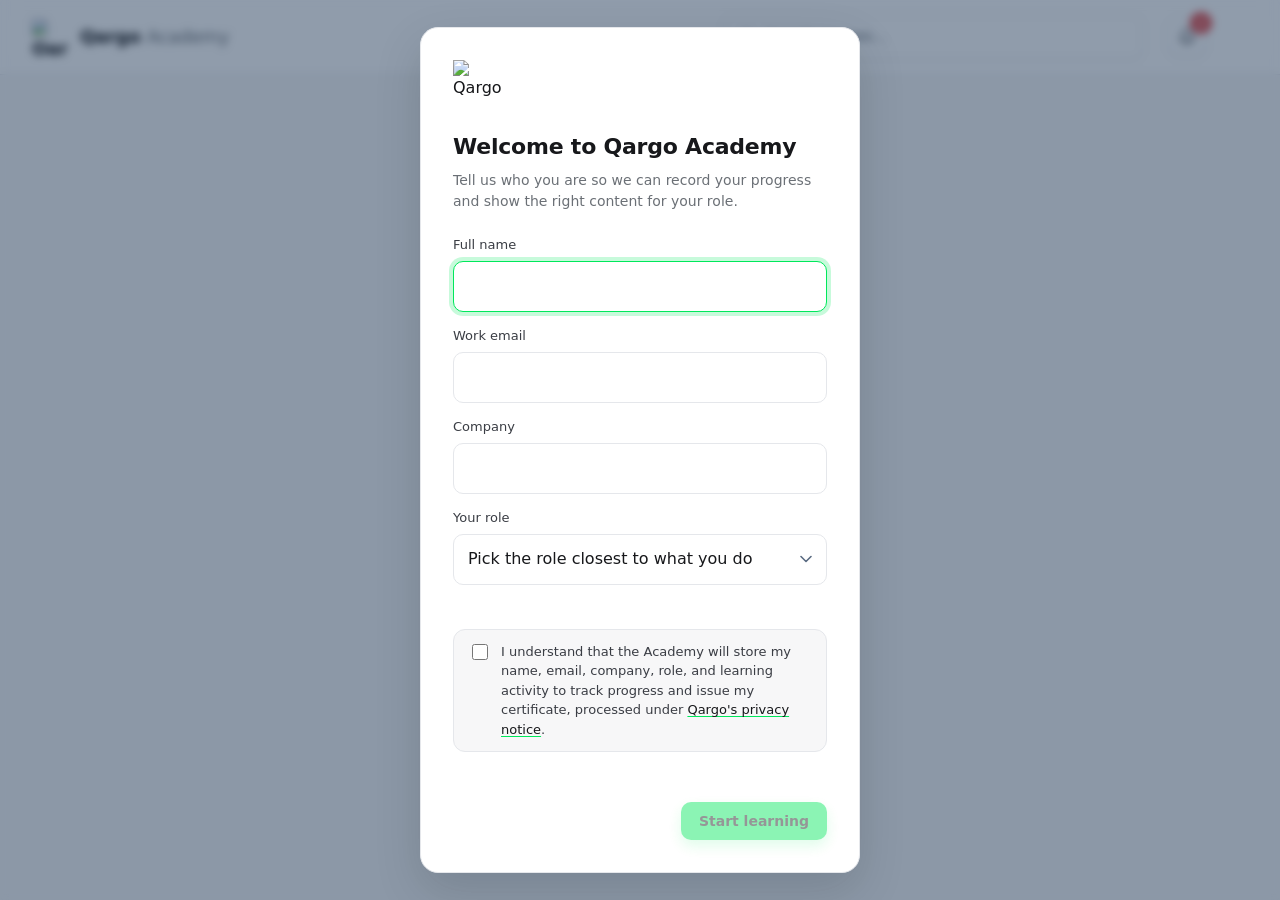
==== commit 2547f0b2: "deploy: de7a0b9007d5b696e7aeebe382242a29814c93c5" ====
--- a/pwa/index.html
+++ b/pwa/index.html
@@ -3,6 +3,7 @@
 <head>
   <meta charset="utf-8" />
   <meta name="viewport" content="width=device-width,initial-scale=1" />
+  <meta http-equiv="Content-Security-Policy" content="default-src 'self'; script-src 'self' 'unsafe-inline'; style-src 'self' 'unsafe-inline' https://fonts.googleapis.com; font-src https://fonts.gstatic.com; img-src 'self' data: https:; connect-src 'self' https://academy-reporter.alvaro-avelar.workers.dev; frame-src https://www.loom.com; object-src 'none'; base-uri 'self';" />
   <title>Qargo Academy</title>
   <link rel="preconnect" href="https://fonts.googleapis.com">
   <link rel="preconnect" href="https://fonts.gstatic.com" crossorigin>
@@ -13,7 +14,7 @@
   <meta name="apple-mobile-web-app-capable" content="yes">
   <meta name="apple-mobile-web-app-status-bar-style" content="default">
   <meta name="apple-mobile-web-app-title" content="Qargo Academy">
-  <link rel="apple-touch-icon" href="https://app.qargo.com/assets/Qargo_Icon.png">
+  <link rel="apple-touch-icon" href="icons/icon-192.png">
 </head>
 <body>
   <header>
--- a/pwa/styles.css
+++ b/pwa/styles.css
@@ -813,7 +813,7 @@
   .course-main .block .prose { font-size: 16px; line-height: 1.7; }
   .course-main .block .prose .lead-p { font-size: 19px; }
   .course-main .block.summary-block { padding: 24px; }
-  .lesson-transition { padding: 32px 20px; }
+  .lesson-transition { padding: 32px 20px 100px; }
   .course-pin { left: 16px; bottom: 16px; max-width: calc(100vw - 32px); }
 }
 
@@ -1177,6 +1177,7 @@
 }
 .leaderboard li .pts { font-weight: 700; color: var(--brand-900); font-size: 12.5px; }
 .leaderboard li.is-you { background: var(--brand-50); }
+.leaderboard li.leaderboard-loading { color: var(--ink-400); font-size: 13px; padding: 10px 0; }
 .leaderboard li.is-you .nm { color: var(--brand-900); }
 .you-chip {
   display: inline-block; margin-left: 6px;
@@ -2235,6 +2236,7 @@
   padding: 40px 28px;
   position: relative;
   overflow: hidden;
+  isolation: isolate;
 }
 .milestone-block .kind {
   background: var(--brand-600);
@@ -2286,6 +2288,7 @@
 .milestone-block .ms-confetti {
   position: absolute; inset: 0;
   pointer-events: none;
+  z-index: -1;
 }
 
 /* AI Tutor */
@@ -2574,6 +2577,8 @@
 .course-main .block.milestone-block {
   margin: 64px 0;
   border-radius: 20px;
+  background: linear-gradient(135deg, var(--brand-900) 0%, #1F252E 100%);
+  padding: 56px 28px 40px;
 }
 
 /* =========================================================================
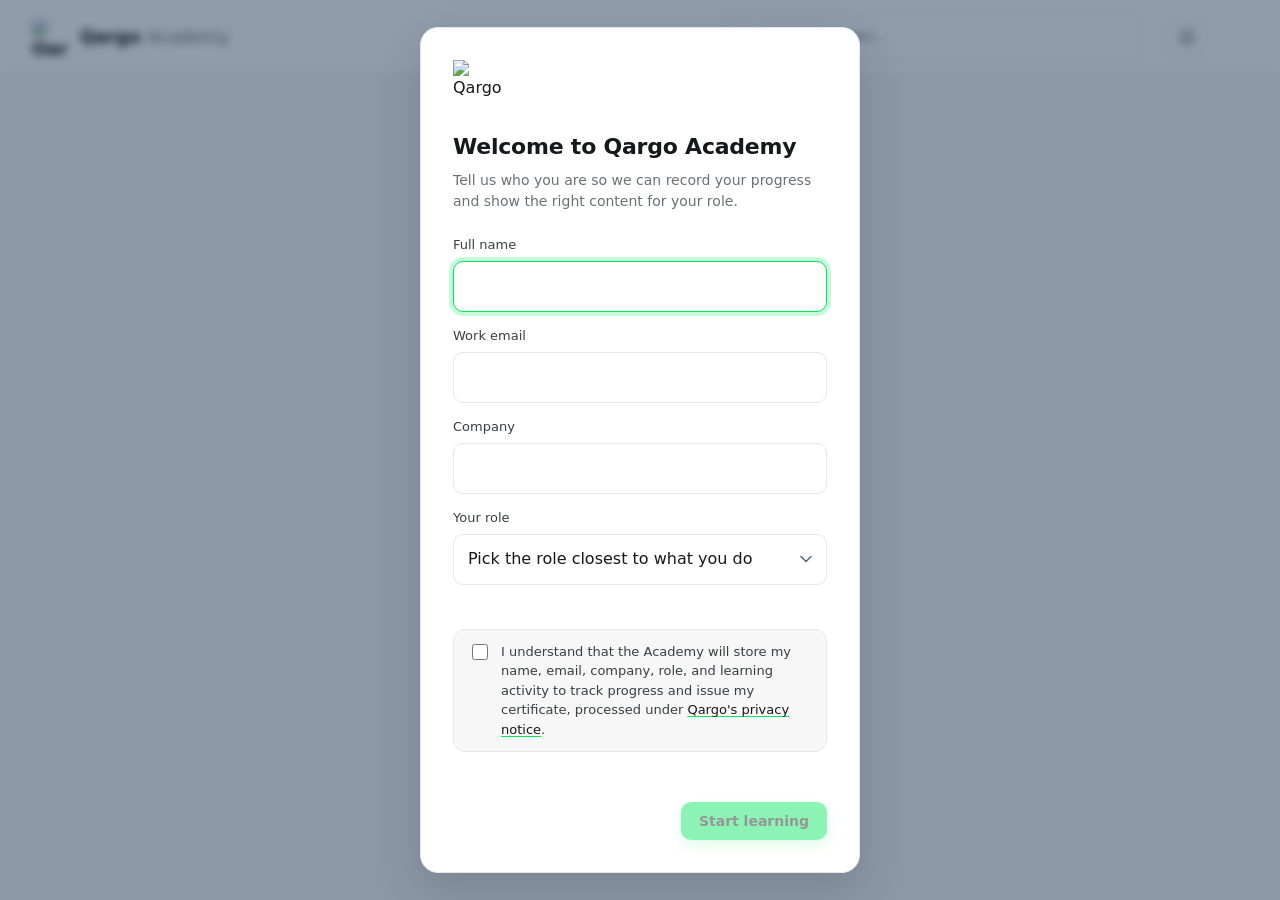
==== commit 7e031e61: "deploy: 66395e19c885b278a2f0c4e2f4062615d2969411" ====
--- a/pwa/index.html
+++ b/pwa/index.html
@@ -3,7 +3,7 @@
 <head>
   <meta charset="utf-8" />
   <meta name="viewport" content="width=device-width,initial-scale=1" />
-  <meta http-equiv="Content-Security-Policy" content="default-src 'self'; script-src 'self' 'unsafe-inline'; style-src 'self' 'unsafe-inline' https://fonts.googleapis.com; font-src https://fonts.gstatic.com; img-src 'self' data: https:; connect-src 'self' https://academy-reporter.alvaro-avelar.workers.dev; frame-src https://www.loom.com; object-src 'none'; base-uri 'self';" />
+  <meta http-equiv="Content-Security-Policy" content="default-src 'self'; script-src 'self' 'unsafe-inline'; style-src 'self' 'unsafe-inline' https://fonts.googleapis.com; font-src https://fonts.gstatic.com; img-src 'self' data: https:; connect-src 'self' https://academy-reporter.alvaro-avelar.workers.dev; frame-src https://www.loom.com https://www.youtube.com https://app.storylane.io https://qargo.storylane.io; object-src 'none'; base-uri 'self';" />
   <title>Qargo Academy</title>
   <link rel="preconnect" href="https://fonts.googleapis.com">
   <link rel="preconnect" href="https://fonts.gstatic.com" crossorigin>
--- a/pwa/styles.css
+++ b/pwa/styles.css
@@ -655,6 +655,15 @@
 }
 /* Accordion block: keep generous spacing but no outer shell */
 .course-main .block.accordion-block { margin: 56px 0; }
+/* Resumed blocks: completed in a previous session, pre-seeded from D1 */
+.course-main .block[data-resumed]::after {
+  content: "Completed in a previous session";
+  display: block;
+  margin-top: 16px;
+  font-size: 12px;
+  color: var(--good);
+  letter-spacing: .02em;
+}
 /* Embed / quiz / match / flash: live happily without the outer card */
 
 /* Full-width lesson-transition banner that bleeds past the prose column
@@ -1684,6 +1693,7 @@
   font-size: 12px; text-transform: uppercase; letter-spacing: .1em; font-weight: 700;
 }
 .match .pool, .match .targets { display: grid; gap: 10px; }
+.match .pool.over { outline: 2px dashed var(--brand-600); border-radius: 10px; outline-offset: 4px; }
 .match .chip {
   background: var(--surface);
   border: 1.5px solid var(--border);
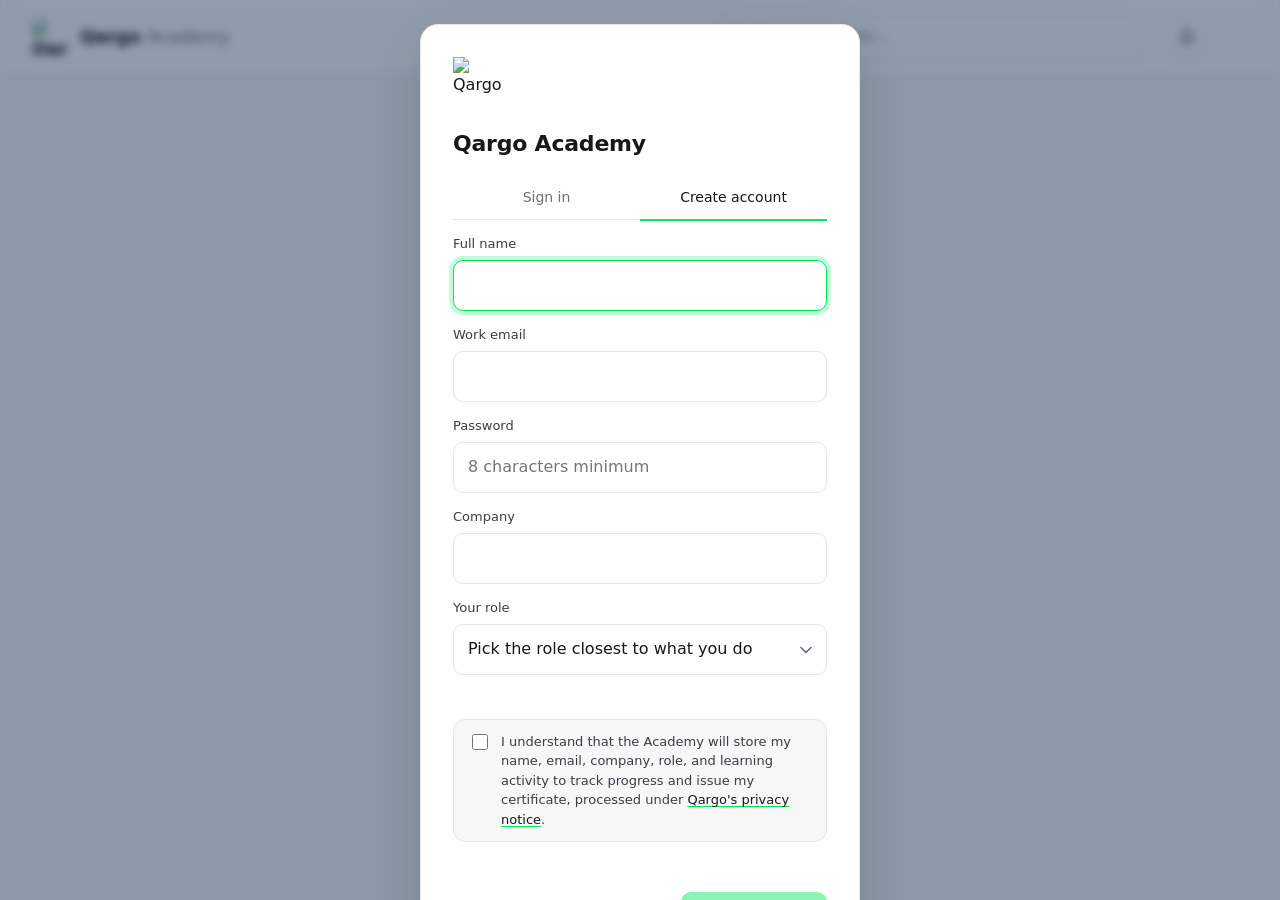
==== commit 6c1366a2: "deploy: c18eb89c12c611ae40654db51c903d79ed1966cf" ====
--- a/pwa/index.html
+++ b/pwa/index.html
@@ -38,6 +38,21 @@
   </header>
   <main id="app"></main>
 
+  <nav id="pwa-nav" aria-label="Main navigation">
+    <a href="#/" class="pwa-tab" id="pwa-tab-home" aria-label="Home">
+      <svg viewBox="0 0 24 24" fill="none" stroke="currentColor" stroke-width="2" stroke-linecap="round" stroke-linejoin="round" aria-hidden="true"><path d="M3 9l9-7 9 7v11a2 2 0 0 1-2 2H5a2 2 0 0 1-2-2z"/><polyline points="9 22 9 12 15 12 15 22"/></svg>
+      <span>Home</span>
+    </a>
+    <a href="#/leaderboard" class="pwa-tab" id="pwa-tab-leaderboard" aria-label="Leaderboard">
+      <svg viewBox="0 0 24 24" fill="none" stroke="currentColor" stroke-width="2" stroke-linecap="round" stroke-linejoin="round" aria-hidden="true"><path d="M6 9H4.5a2.5 2.5 0 0 1 0-5H6"/><path d="M18 9h1.5a2.5 2.5 0 0 0 0-5H18"/><path d="M4 22h16"/><path d="M10 14.66V17c0 .55-.47.98-.97 1.21C7.85 18.75 7 20.24 7 22"/><path d="M14 14.66V17c0 .55.47.98.97 1.21C16.15 18.75 17 20.24 17 22"/><path d="M18 2H6v7a6 6 0 0 0 12 0V2Z"/></svg>
+      <span>Leaderboard</span>
+    </a>
+    <a href="#/badges" class="pwa-tab" id="pwa-tab-badges" aria-label="Badges">
+      <svg viewBox="0 0 24 24" fill="none" stroke="currentColor" stroke-width="2" stroke-linecap="round" stroke-linejoin="round" aria-hidden="true"><circle cx="12" cy="8" r="6"/><path d="M15.477 12.89 17 22l-5-3-5 3 1.523-9.11"/></svg>
+      <span>Badges</span>
+    </a>
+  </nav>
+
   <script src="app.js" defer></script>
   <script>if ('serviceWorker' in navigator) navigator.serviceWorker.register('sw.js');</script>
 </body>
--- a/pwa/styles.css
+++ b/pwa/styles.css
@@ -1815,6 +1815,19 @@
 }
 .modal .error { color: var(--bad); font-size: 13px; margin-top: 12px; min-height: 18px; }
 .modal .actions { margin-top: 20px; display: flex; justify-content: flex-end; gap: 10px; }
+.auth-tabs {
+  display: flex;
+  border-bottom: 1.5px solid var(--border);
+  margin: 16px 0 4px;
+}
+.auth-tab {
+  flex: 1; padding: 10px 0;
+  background: none; border: none; border-bottom: 2.5px solid transparent;
+  margin-bottom: -1.5px; font: inherit; font-size: 14px; font-weight: 500;
+  color: var(--ink-500); cursor: pointer; transition: color .15s, border-color .15s;
+}
+.auth-tab:hover { color: var(--ink-900); }
+.auth-tab.active { color: var(--brand-900); border-bottom-color: var(--brand-600); }
 .modal .actions .primary[disabled] {
   opacity: 0.45;
   cursor: not-allowed;
@@ -3267,3 +3280,52 @@
   .path-complete-banner { flex-wrap: wrap; }
   .path-complete-banner a.pcb-cta { width: 100%; justify-content: center; }
 }
+
+/* =========================================================================
+   PWA BOTTOM NAV — only rendered in standalone (installed) mode
+   ========================================================================= */
+#pwa-nav { display: none; }
+
+@media (display-mode: standalone) {
+  #pwa-nav {
+    display: flex;
+    position: fixed;
+    bottom: 0; left: 0; right: 0;
+    height: 56px;
+    padding-bottom: env(safe-area-inset-bottom, 0px);
+    background: var(--surface);
+    border-top: 1px solid var(--border);
+    z-index: 90;
+  }
+  .pwa-tab {
+    flex: 1;
+    display: flex; flex-direction: column; align-items: center; justify-content: center;
+    gap: 3px;
+    text-decoration: none;
+    color: var(--ink-300);
+    font-size: 11px; font-weight: 500;
+    transition: color .15s;
+    -webkit-tap-highlight-color: transparent;
+  }
+  .pwa-tab svg { width: 22px; height: 22px; flex: none; }
+  .pwa-tab.active { color: var(--brand-600); }
+  .pwa-tab.active svg { stroke: var(--brand-600); }
+  /* Push main content up so it clears the nav */
+  #app { padding-bottom: calc(56px + env(safe-area-inset-bottom, 0px)); }
+  /* Hide header search + breadcrumbs on PWA home — save vertical space */
+  body.pwa-home #search-wrap,
+  body.pwa-home .crumbs { display: none; }
+}
+
+/* Shared page layout for pwa-only routes (leaderboard, badges) */
+.pwa-page { padding: 24px 20px 16px; max-width: 540px; margin: 0 auto; }
+.pwa-page-title { font-size: 24px; font-weight: 800; color: var(--ink-900); margin: 0 0 4px; }
+.pwa-page-sub   { font-size: 14px; color: var(--ink-500); margin: 0 0 24px; }
+.pwa-badge-summary {
+  display: flex; align-items: baseline; gap: 6px;
+  margin-bottom: 20px;
+}
+.pwa-badge-summary .num   { font-size: 32px; font-weight: 800; color: var(--ink-900); line-height: 1; }
+.pwa-badge-summary .total { font-size: 14px; color: var(--ink-500); }
+.pwa-badge-summary .pwa-streak { margin-left: auto; font-size: 13px; color: var(--ink-500); }
+.pwa-badge-grid { margin: 12px 0 24px; }
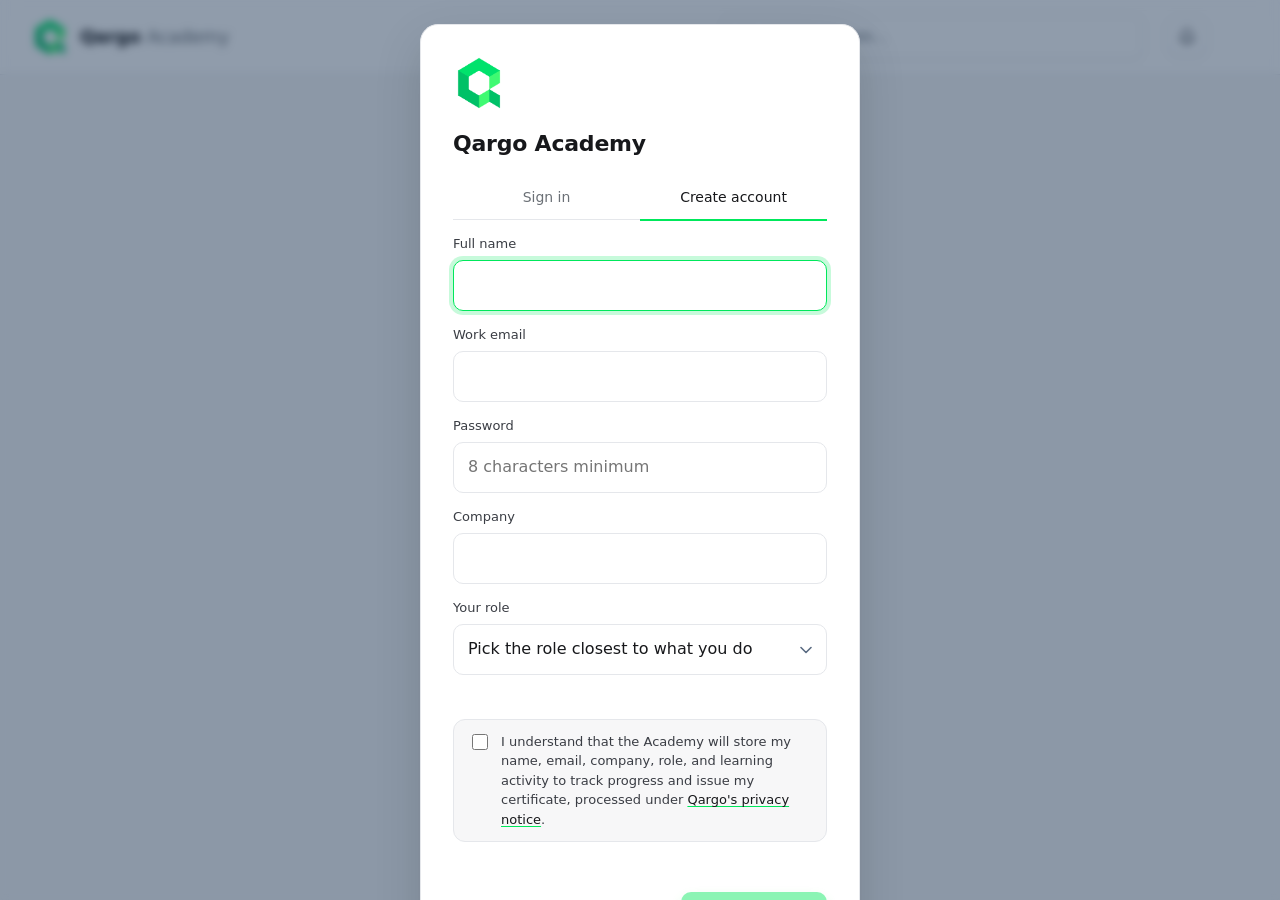
==== commit 9526dab3: "deploy: 4d43d118186f04de8437a0a33fdd54a0902976dd" ====
--- a/pwa/index.html
+++ b/pwa/index.html
@@ -20,7 +20,7 @@
   <header>
     <a href="#/" class="brand">
       <span class="mark" aria-hidden="true">
-        <img src="https://app.qargo.com/assets/Qargo_Icon.png" alt="Qargo" />
+        <img src="qargo-icon.png" alt="Qargo" />
       </span>
       <span>Qargo <span class="sub">Academy</span></span>
     </a>
